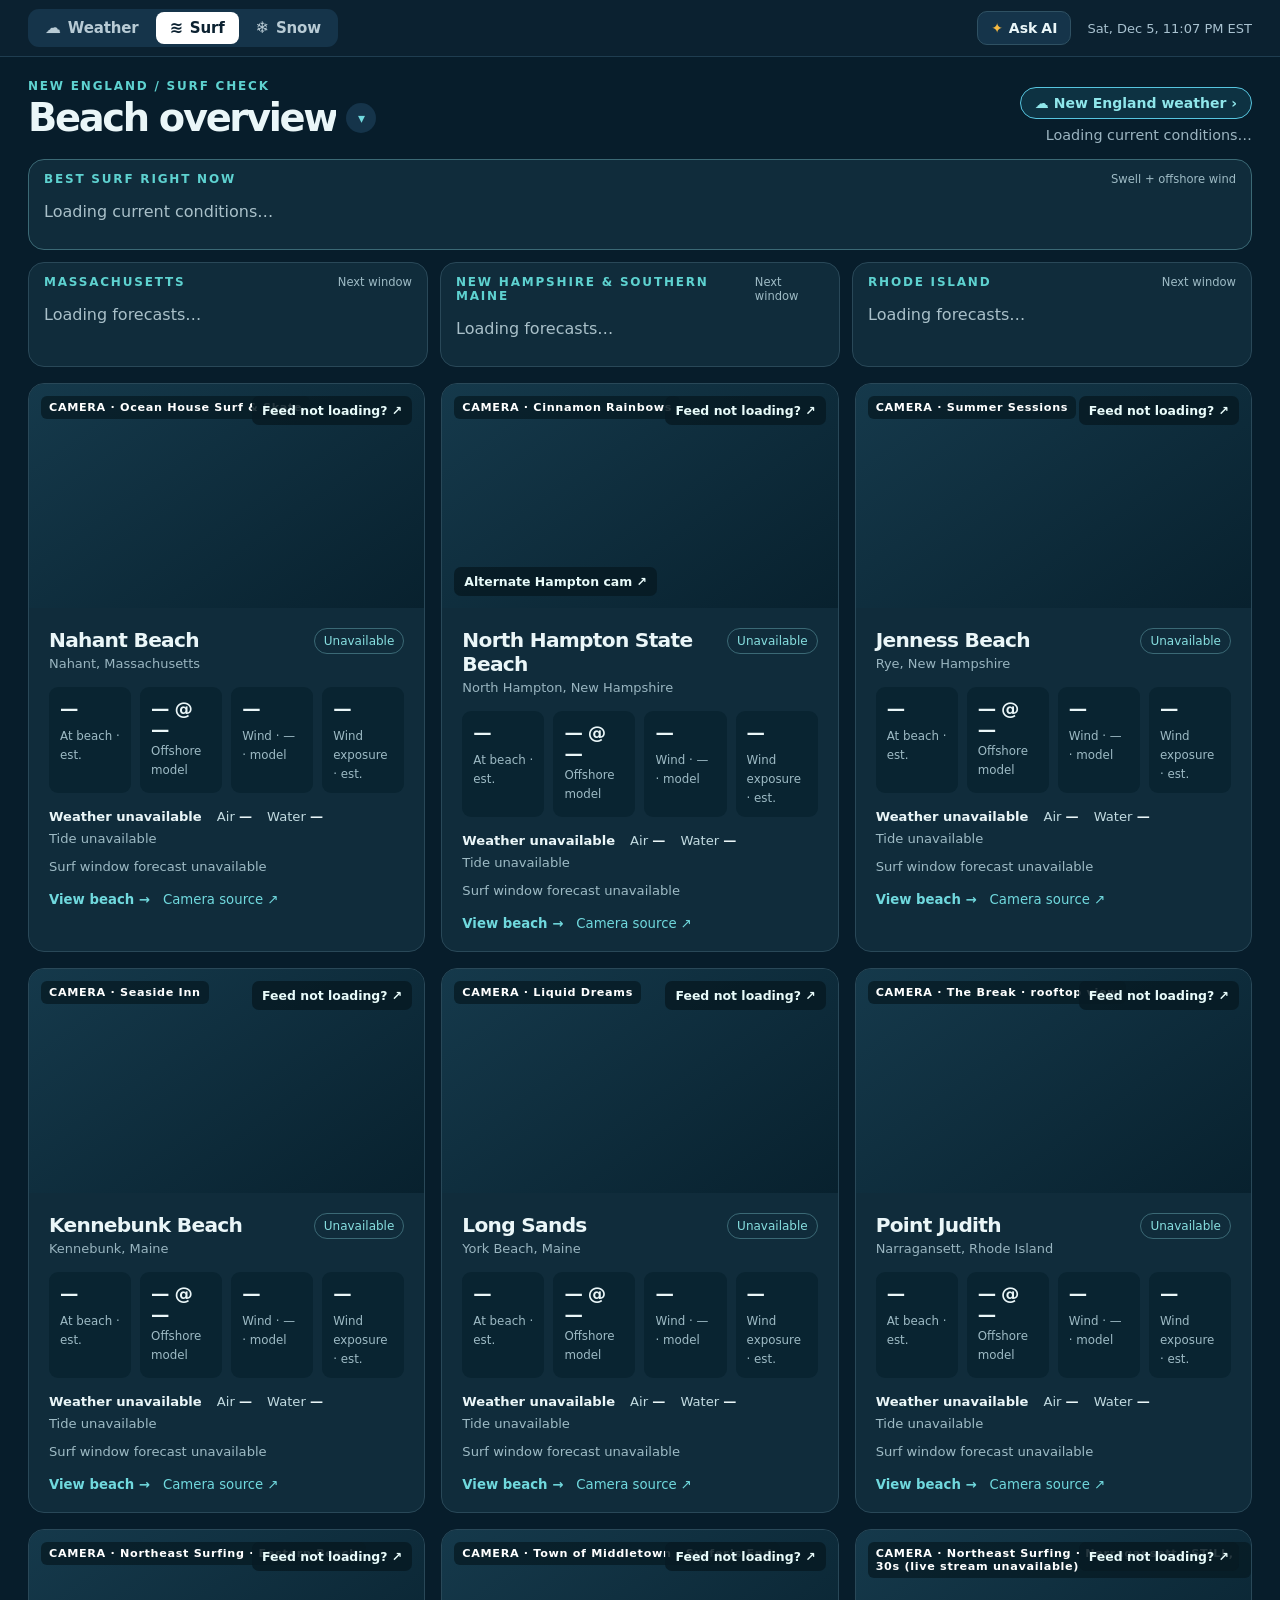
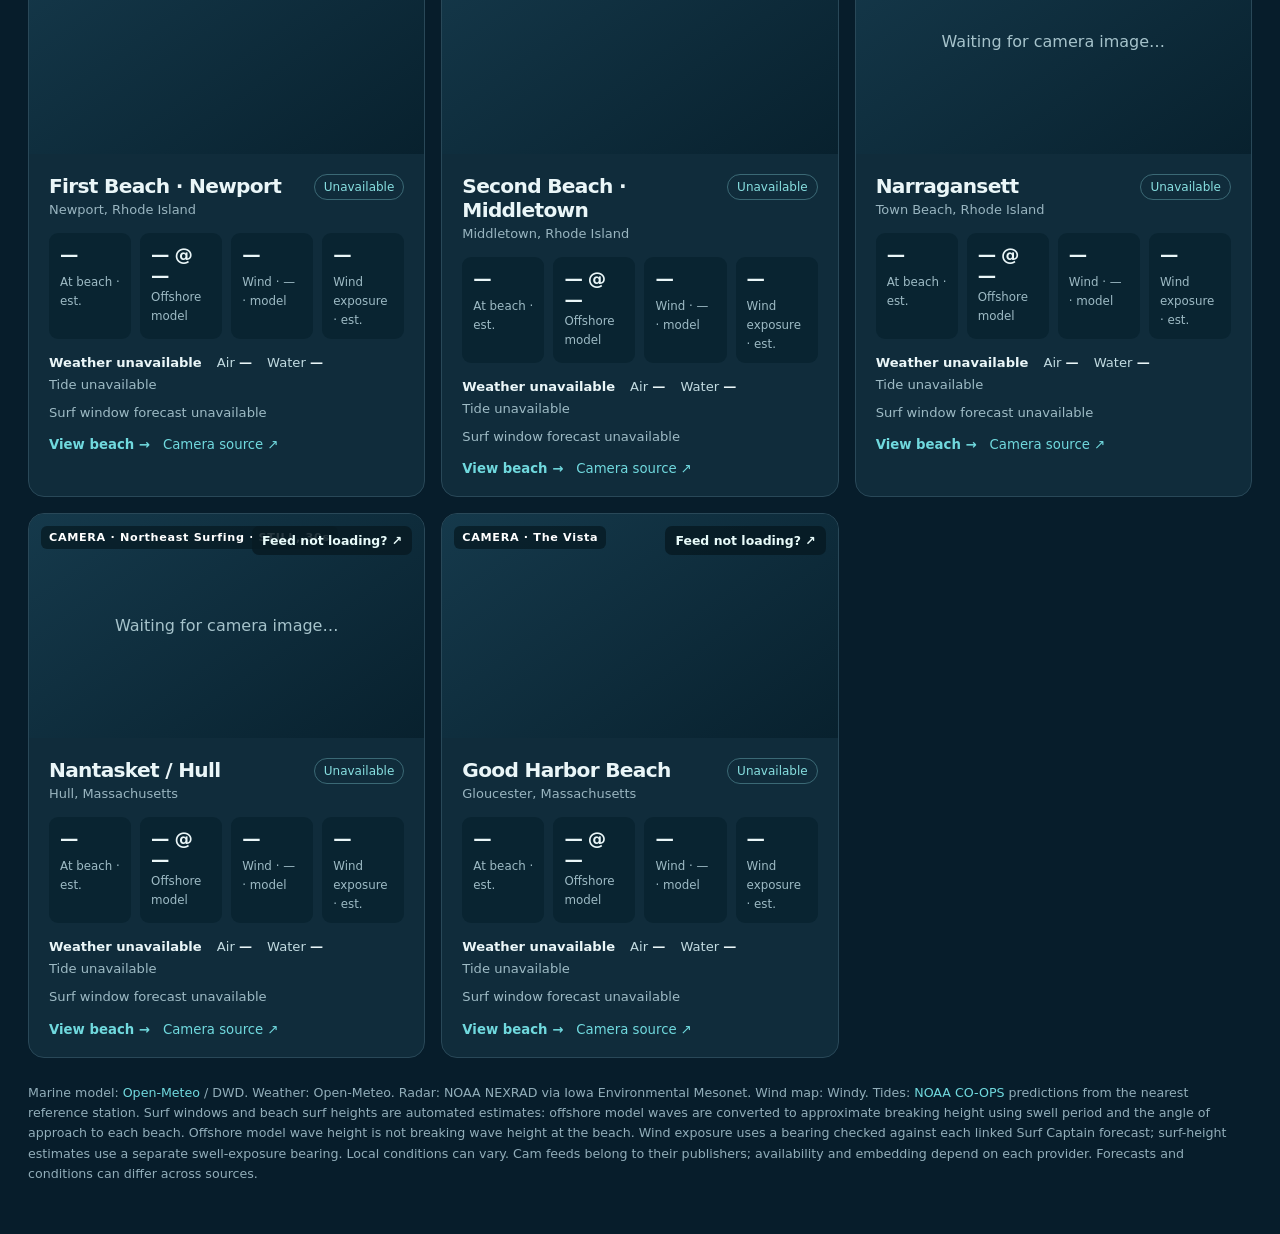
==== preview/index.html @ 73bc5f58 "Preview: beach picker in the Weather Window place-picker style (live page unchanged) Co-Authored-By:" ====
<!doctype html>
<html lang="en"><head><meta charset="utf-8"><meta name="viewport" content="width=device-width, initial-scale=1"><meta name="theme-color" content="#0b2130"><link rel="stylesheet" href="suite.css?v=7"><link rel="manifest" href="manifest.webmanifest"><link rel="apple-touch-icon" href="icons/apple-touch-icon.png"><link rel="icon" href="icons/icon-192.png"><meta name="mobile-web-app-capable" content="yes"><meta name="apple-mobile-web-app-capable" content="yes"><meta name="apple-mobile-web-app-title" content="Surf"><title>Surf Window — New England surf dashboard</title><meta name="description" content="Beach cameras, marine conditions, and surf forecasts in one New England dashboard."><link rel="icon" type="image/svg+xml" href="data:image/svg+xml,%3Csvg xmlns='http://www.w3.org/2000/svg' viewBox='0 0 64 64'%3E%3Crect width='64' height='64' rx='14' fill='%23071d2b'/%3E%3Cpath d='M7 38c9-13 16 13 26 0s16-13 24 0M7 49c9-13 16 13 26 0s16-13 24 0' fill='none' stroke='%234bd5d2' stroke-width='6' stroke-linecap='round'/%3E%3C/svg%3E"><style>
:root{font-family:Inter,ui-sans-serif,system-ui,-apple-system,BlinkMacSystemFont,"Segoe UI",sans-serif;color:#eaf6f8;background:#071d2b;font-size:16px}*{box-sizing:border-box}body{margin:0}button,input{font:inherit}button{cursor:pointer}a{color:#70d9de;text-decoration:none}a:hover{text-decoration:underline}.shell{max-width:1510px;margin:auto;padding:22px 28px 50px}.top{display:flex;align-items:center;justify-content:space-between;gap:18px;margin-bottom:24px}.brand{display:flex;align-items:center;gap:12px;font-weight:800;font-size:1.35rem;letter-spacing:-.04em}.mark{width:38px;height:38px;border-radius:11px;background:#46c9c5;color:#09212b;display:grid;place-items:center;font-size:1.6rem}.meta{color:#9eb6c1;font-size:.86rem;text-align:right}.eyebrow{color:#5ed2d0;text-transform:uppercase;letter-spacing:.15em;font-size:.75rem;font-weight:800}.heading{display:flex;justify-content:space-between;align-items:end;gap:12px;margin-bottom:16px}h1{font-size:clamp(1.8rem,3vw,2.7rem);margin:4px 0 0;letter-spacing:-.06em;line-height:1.1}.sub{color:#9bb4c0;font-size:.9rem}.tabs{display:flex;flex-wrap:wrap;gap:8px;overflow:visible;padding-bottom:0;margin:19px 0 23px}.tab{border:1px solid #294857;background:#102d3b;color:#c7dbe2;border-radius:10px;padding:10px 17px;white-space:nowrap;font-weight:650}.tab.active{background:#d4f4ee;color:#082832;border-color:#d4f4ee}.tab.dashboard-link{display:inline-flex;align-items:center;text-decoration:none;border-color:#397681;color:#80e0e0}.tab.dashboard-link:hover,.tab.dashboard-link:focus-visible{background:#174455;color:#fff;text-decoration:none}.grid{display:grid;grid-template-columns:repeat(3,minmax(0,1fr));gap:16px}.panel{background:#102c3b;border:1px solid #294858;border-radius:16px;overflow:hidden}.panelpad{padding:20px}.panelhead{display:flex;align-items:start;justify-content:space-between;gap:12px}.panel h2{margin:0;font-size:1.26rem;letter-spacing:-.035em}.beach-link{color:inherit}.beach-link:hover,.beach-link:focus-visible{color:#70d9de;text-decoration:underline}.place{font-size:.81rem;color:#99b5c0;margin-top:4px}.tag{border:1px solid #3b6975;color:#87dfe0;font-size:.75rem;border-radius:999px;padding:5px 9px;white-space:nowrap}.cam{height:224px;background:linear-gradient(145deg,#15394b,#08212e);display:flex;align-items:center;justify-content:center;position:relative}.cam iframe{width:100%;height:100%;border:0}.cam video{width:100%;height:100%;object-fit:cover;background:#000;display:block}.cam img.snap{position:absolute;inset:0;width:100%;height:100%;object-fit:cover;background:#000}.cam.pagecrop{overflow:hidden}.cam.pagecrop iframe{position:absolute;width:1360px;height:1800px;max-width:none;top:calc(-835px * var(--crop-scale, .4));left:50%;transform:translateX(-50%) scale(var(--crop-scale, .4));transform-origin:center top}.camempty{text-align:center;color:#a6c3cb;padding:20px;max-width:320px;line-height:1.5}.camicon{font-size:2rem;color:#66cdcb;display:block;margin-bottom:6px}.cam-label{position:absolute;left:12px;top:12px;background:#071b24c9;color:white;border-radius:6px;padding:5px 8px;font-size:.7rem;font-weight:750;letter-spacing:.06em}.cam-alt{position:absolute;left:12px;bottom:12px;background:#071b24df;color:#e8fbfa;border-radius:7px;padding:7px 10px;font-size:.78rem;font-weight:700}.cam-source{position:absolute;right:12px;top:12px;background:#071b24df;color:#e8fbfa;border-radius:7px;padding:7px 10px;font-size:.78rem;font-weight:700}.stats{display:grid;grid-template-columns:repeat(4,minmax(0,1fr));gap:9px;margin:16px 0}.weatherline{display:flex;flex-wrap:wrap;gap:7px 15px;color:#c2dbe1;font-size:.82rem;margin:0 0 15px}.weatherline strong{color:#eaf6f8}.weatherline .muted{color:#9ebbc5}.stat{background:#092431;border-radius:9px;padding:11px}.stat b{display:block;font-size:1.15rem;letter-spacing:-.04em;min-height:27px}.stat span{font-size:.74rem;color:#9ebbc5}.actions{display:flex;gap:13px;flex-wrap:wrap;align-items:center;font-size:.83rem}.actions button,.textbutton{padding:0;border:0;background:transparent;color:#70d9de;font-weight:650}.actions button:hover{text-decoration:underline}.detail{display:grid;grid-template-columns:minmax(0,1.5fr) minmax(320px,1fr);gap:17px}.hero-cam{height:min(54vw,490px);min-height:280px}.detail-extras{display:grid;grid-template-columns:repeat(2,minmax(0,1fr));gap:17px;margin-top:17px}.mapframe,.location-map{width:100%;height:310px;border:0;border-radius:8px;background:#e6eff2}.location-map{overflow:hidden;position:relative}.location-map img{position:absolute;width:256px;height:256px;max-width:none}.map-pin{position:absolute;left:50%;top:50%;transform:translate(-50%,-100%);font-size:2rem;color:#e13d3d;text-shadow:0 2px 4px #0008;line-height:1}.map-credit{position:absolute;right:4px;bottom:3px;background:#ffffffe0;color:#17323a;font-size:.65rem;padding:2px 4px;border-radius:3px}.map-credit a{color:#17323a}.stack{display:grid;gap:17px}.sectiontitle{font-weight:750;font-size:1rem;margin-bottom:13px}.readings{display:grid;grid-template-columns:repeat(2,1fr);gap:12px}.reading{border-top:1px solid #31505d;padding-top:11px}.reading small{display:block;color:#a6bdc7;font-size:.78rem;margin-bottom:5px}.reading strong{font-size:1.25rem}.forecast{width:100%;height:305px;border:0;background:white;border-radius:8px}.note{color:#a7bfca;font-size:.78rem;line-height:1.5;margin:12px 0 0}.source-row{display:flex;flex-wrap:wrap;gap:10px;margin-top:15px}.source-row a{border:1px solid #376071;padding:9px 11px;border-radius:8px;font-size:.84rem}.empty{color:#a9c0c9}.windowline{font-size:.82rem;color:#c2dbe1;margin:-4px 0 15px;line-height:1.5}.windowline .muted,.muted{color:#9ebbc5}.rating{font-weight:800;margin-left:6px;white-space:nowrap}.rating .dots,.hr .dots{letter-spacing:1px;margin-right:4px}.r-good{color:#7fe3c4}.r-fair{color:#f2d27a}.r-poor{color:#9ebbc5}.windows{display:grid;gap:10px}.win{display:grid;grid-template-columns:minmax(170px,230px) 1fr;gap:12px;border-top:1px solid #31505d;padding-top:10px;font-size:.88rem;color:#c2dbe1}.win b{display:block;color:#eaf6f8;margin-bottom:3px}.win .rating{margin-left:0}.hourstrip{display:flex;gap:6px;overflow-x:auto;padding:12px 0 6px;align-items:stretch}.hr{flex:0 0 70px;background:#092431;border-radius:8px;padding:7px 6px;text-align:center;font-size:.72rem;line-height:1.45}.hr strong{display:block;color:#eaf6f8;font-size:.78rem}.hr.r-good{background:#0d3a36}.hr.r-fair{background:#2a2f1f}.hrday{flex:0 0 auto;writing-mode:vertical-rl;transform:rotate(180deg);font-size:.72rem;font-weight:800;color:#5ed2d0;letter-spacing:.1em;text-transform:uppercase;padding:0 2px}.tidelist{font-size:.95rem!important;line-height:1.5;display:block}.windows-panel{margin-top:17px}.radar{position:relative;height:310px;border-radius:8px;overflow:hidden;background:#e6eff2}.radar-map{position:absolute;inset:0}.radar-bar{position:absolute;left:8px;bottom:8px;z-index:500;display:flex;align-items:center;gap:8px;background:#071b24df;border-radius:7px;padding:5px 9px;font-size:.78rem;font-weight:700;color:#e8fbfa}.radar-play{border:0;background:transparent;color:#70d9de;font-size:.8rem;padding:0 2px}.radar .leaflet-control-attribution{font-size:.6rem}.regions{display:grid;grid-template-columns:repeat(3,minmax(0,1fr));gap:12px;margin-bottom:16px}.region{padding:12px 15px}.region.best{margin-bottom:12px;border-color:#3b6975}.panel.surf-on{border:2px solid #f5b942;box-shadow:0 0 0 3px #f5b94226,0 0 20px #f5b94233}.region.best.surf-on{background:#2a2a1c}.region.best.surf-on .eyebrow{color:#f5b942}.surfon-badge{display:none;margin-top:6px;font-size:.72rem;font-weight:800;letter-spacing:.04em;text-transform:uppercase;color:#1d1603;background:#f5b942;border-radius:999px;padding:3px 9px;width:max-content}.panel.surf-on .surfon-badge{display:block}.regionhead{display:flex;justify-content:space-between;align-items:baseline;gap:8px;margin-bottom:6px;font-size:.72rem}.watch{display:flex;flex-wrap:wrap;align-items:baseline;gap:2px 10px;margin-bottom:2px}.watch b{font-size:.98rem;color:#eaf6f8}.watch .rating{margin-left:0;font-size:.8rem}.outlook{color:#c2dbe1;font-size:.86rem;line-height:1.4;margin:0}.outlook strong{color:#eaf6f8}.region .source-row{margin-top:7px;gap:4px 14px}.region .source-row a{padding:0;border:0;border-radius:0;font-size:.78rem}.error{color:#f4b4a5}.footer{color:#91adb9;font-size:.79rem;margin-top:25px;line-height:1.6}.modal-backdrop{position:fixed;inset:0;background:#00121ac9;display:none;align-items:center;justify-content:center;padding:18px;z-index:20}.modal-backdrop.show{display:flex}.modal{width:min(100%,540px);background:#153443;border:1px solid #456470;border-radius:16px;padding:25px;box-shadow:0 20px 80px #0007}.modal h2{margin:0 0 10px}.modal p{color:#c0d2d8;line-height:1.5;font-size:.9rem}.modal label{display:block;margin:20px 0 8px;font-weight:700}.modal input{width:100%;border:1px solid #65808b;border-radius:9px;background:#0a2330;color:white;padding:12px}.modal-buttons{display:flex;justify-content:flex-end;gap:10px;margin-top:22px}.modal-buttons button{border:1px solid #4d717d;border-radius:8px;background:#173d4b;color:white;padding:10px 15px}.modal-buttons .primary{background:#c9f1e9;color:#082832;border-color:#c9f1e9;font-weight:750}@media(max-width:1000px){.regions{grid-template-columns:1fr}.grid{grid-template-columns:repeat(2,1fr)}.detail{grid-template-columns:1fr}.detail-extras{grid-template-columns:1fr}.hero-cam{height:440px}}@media(max-width:650px){.win{grid-template-columns:1fr;gap:4px}.shell{padding:20px 14px 40px}.grid{grid-template-columns:1fr}.top{align-items:start}.meta{max-width:150px;font-size:.75rem}.heading{align-items:start;flex-direction:column}.detail .stats{grid-template-columns:repeat(2,1fr)}.hero-cam{height:56vw;min-height:240px}.cam{height:210px}.panelpad{padding:16px}}
:root{--suite-max:1510px;--suite-pad:28px}@media(max-width:650px){:root{--suite-pad:14px}}.heading-side{display:flex;flex-direction:column;align-items:flex-end;gap:8px}.heading .xlink{color:#8fe6ea;background:#0d3242}@media(max-width:650px){.heading-side{align-items:flex-start}}.buoys-line{display:flex;flex-wrap:wrap;gap:4px 16px;margin-top:9px;padding-top:8px;border-top:1px solid #2a4a59;font-size:.8rem;color:#c2dbe1}.buoys-line b{color:#eaf6f8;margin-right:3px}.sc-panel{margin-top:17px}.sc-host{display:flex;justify-content:center;min-height:120px}.sc-host>*{max-width:600px;width:100%}.sf-panel{margin-top:17px}</style><style>.suite-nav{display:none}.place-switch{display:inline-flex;align-items:center;gap:10px;max-width:100%;border:0;background:transparent;color:inherit;font:inherit;padding:4px 0;cursor:pointer;text-align:left}.place-switch h1{margin:0;overflow:hidden;text-overflow:ellipsis;white-space:nowrap}.place-switch .ps-caret{flex:none;display:grid;place-items:center;width:30px;height:30px;border-radius:50%;background:#15344a;color:#70d9de;font-size:14px}.place-switch:hover .ps-caret,.place-switch[aria-expanded=true] .ps-caret{background:#1f4a62}.place-picker-panel:not([hidden]){display:grid;gap:12px;margin:0 0 18px;padding:14px;border:1px solid #294858;border-radius:14px;background:#0b2433}.place-picker-panel h4{margin:0 0 6px;font-size:13px;color:#f2c780;text-transform:uppercase;letter-spacing:.04em}.place-picker-panel .chips{display:flex;flex-wrap:wrap;gap:6px}.place-picker-panel .chips button{display:inline-flex;align-items:center;min-height:40px;padding:0 14px;border-radius:999px;border:1px solid #355464;background:#102c3b;color:#eaf6f8;font:inherit;font-weight:600;font-size:14px;cursor:pointer}.place-picker-panel .chips button[aria-current=true]{background:#d4f4ee;color:#082832;border-color:#d4f4ee}@media(max-width:650px){.place-picker-panel .chips button{font-size:15px}}</style></head><body><header class="suite"><div class="suite-inner"><nav class="suite-apps" aria-label="Dashboards" data-app="surf"></nav><div class="suite-meta"><span id="clock">New England · Eastern time</span></div></div></header><script src="suite.js?v=7"></script><script>(function(){var W=/^https?:\/\/bg197550\.github\.io\/weather-window\/(?!preview\/)/,S=/^https?:\/\/bg197550\.github\.io\/surf-window\/(?!preview\/)/;function fix(a){if(a&&a.href){if(W.test(a.href))a.href=a.href.replace(W,'https://bg197550.github.io/weather-window/preview/');else if(S.test(a.href))a.href=a.href.replace(S,'https://bg197550.github.io/surf-window/preview/')}}function all(){document.querySelectorAll('a[href]').forEach(fix)}document.addEventListener('DOMContentLoaded',function(){all();new MutationObserver(all).observe(document.body,{childList:true,subtree:true})});document.addEventListener('click',function(e){fix(e.target.closest&&e.target.closest('a'))},true)})();</script><div class="suite-nav"><nav class="suite-nav-inner" aria-label="Beach views" id="tabs"></nav></div><main class="shell"><div class="heading"><div><div class="eyebrow">New England / surf check</div><button type="button" class="place-switch" id="beach-switch" aria-expanded="false" aria-controls="beach-picker" title="Change beach"><h1 id="title">Beach overview</h1><span class="ps-caret" aria-hidden="true">▾</span></button></div><div class="heading-side"><div id="xlink"></div><div class="sub" id="updated">Loading forecasts…</div></div></div><nav class="place-picker-panel" id="beach-picker" aria-label="Beaches" hidden></nav><div id="content" aria-live="polite"></div><footer class="footer">Marine model: <a href="https://open-meteo.com/en/docs/marine-weather-api" target="_blank" rel="noopener noreferrer">Open-Meteo</a> / DWD. Weather: Open-Meteo. Radar: NOAA NEXRAD via Iowa Environmental Mesonet. Wind map: Windy. Tides: <a href="https://tidesandcurrents.noaa.gov/" target="_blank" rel="noopener noreferrer">NOAA CO-OPS</a> predictions from the nearest reference station. Surf windows and beach surf heights are automated estimates: offshore model waves are converted to approximate breaking height using swell period and the angle of approach to each beach. Offshore model wave height is not breaking wave height at the beach. Wind exposure uses a bearing checked against each linked Surf Captain forecast; surf-height estimates use a separate swell-exposure bearing. Local conditions can vary. Cam feeds belong to their publishers; availability and embedding depend on each provider. Forecasts and conditions can differ across sources.</footer></main><div class="modal-backdrop" id="modal" role="presentation"><form class="modal" id="camForm" role="dialog" aria-modal="true" aria-labelledby="modalTitle"><h2 id="modalTitle">Add a beach cam</h2><p>Paste a public YouTube video or live stream URL, or an official embeddable iframe URL. It will display in this browser. Other camera page links stay available under each beach.</p><label for="camUrl">Camera or embed URL</label><input id="camUrl" type="url" placeholder="https://www.youtube.com/watch?v=…" autocomplete="off"><p id="camMessage" class="error" aria-live="polite"></p><div class="modal-buttons"><button type="button" id="removeCam">Remove cam</button><button type="button" id="cancelCam">Cancel</button><button class="primary" type="submit">Save cam</button></div></form></div><script>
// shore remains the swell-exposure bearing. windShore is the ocean-facing wind bearing, opposite the midpoint of Surf Captain's direct-offshore wind sector.
const beaches=[
 {id:'nahant',shore:75,windShore:55,name:'Nahant Beach',location:'Nahant, Massachusetts',lat:42.42,lon:-70.93,marineLat:42.41,marineLon:-70.87,forecast:'Nahant-Beach',captain:'https://surfcaptain.com/forecast/nahant-massachusetts',surfline:'https://www.surfline.com/surf-report/nahant-beach/5a1ef708aa1aea001b27be37',cams:[{name:'Ocean House Surf & Skate',url:'https://www.youtube.com/watch?v=KziwCV7db9s',embed:'https://www.youtube-nocookie.com/embed/KziwCV7db9s'}]},
 {id:'hampton',shore:110,windShore:110,name:'North Hampton State Beach',location:'North Hampton, New Hampshire',lat:42.954,lon:-70.784,marineLat:42.95,marineLon:-70.72,forecast:'Hampton-Beach',captain:'https://surfcaptain.com/forecast/hampton-new-hampshire',surfline:'https://www.surfline.com/surf-reports-forecasts-cams/united-states/new-hampshire/rockingham-county/town-of-north-hampton/north-hampton/5090383',cams:[{name:'Cinnamon Rainbows',url:'https://www.cinnamonrainbows.com/surf-cam-report',embed:'https://v.angelcam.com/iframe?autoplay=1&v=n8r93debr0'},{name:'Hampton Beach · Seashell cam',url:'https://hamptonbeach.org/beach-cam/'}]},
 {id:'rye',shore:110,windShore:125,name:'Jenness Beach',location:'Rye, New Hampshire',lat:43.00,lon:-70.75,marineLat:42.99,marineLon:-70.69,forecast:'Jenness-Beach',captain:'https://surfcaptain.com/forecast/rye-new-hampshire',surfline:'https://www.surfline.com/surf-report/jenness-beach/60492e85f79634ecb8e7b0fa',cams:[{name:'Summer Sessions',url:'https://www.newhampshiresurf.com/surfcam',embed:'https://console.rhombus.com/share/live/fiQEQHiGRiKytCNt4Zn3ag?realtime=true'},{name:'Summer Sessions · page view',url:'https://www.newhampshiresurf.com/surfcam',pageCrop:'https://www.newhampshiresurf.com/surfcam'}]},
 {id:'kennebunk',shore:145,windShore:158,name:'Kennebunk Beach',location:'Kennebunk, Maine',lat:43.34,lon:-70.48,marineLat:43.33,marineLon:-70.42,forecast:'Kennebunk-Beach',captain:'https://surfcaptain.com/forecast/york-county-south-maine',surfline:'https://www.surfline.com/surf-reports-forecasts-cams/united-states/maine/york-county/4983621',cams:[{name:'Seaside Inn',url:'https://www.youtube.com/watch?v=MnBqd6bB4Jw',embed:'https://www.youtube-nocookie.com/embed/MnBqd6bB4Jw'}]},
 {id:'longsands',shore:135,windShore:145,name:'Long Sands',location:'York Beach, Maine',lat:43.16,lon:-70.62,marineLat:43.15,marineLon:-70.55,forecast:'Long-Sands',captain:'https://surfcaptain.com/forecast/york-county-maine',surfline:'https://www.surfline.com/surf-report/long-sands-beach/5842041f4e65fad6a77089e3',cams:[{name:'Liquid Dreams',url:'https://liquiddreamssurf.com/long-sands-surf-cam-report',embed:'https://embed.cdn-surfline.com/cams/58349bf83421b20545c4b552/9dc9d328cfb3ab68ceb5385642adaa6cb6d58c77'}]},
 {id:'pointjudith',shore:155,windShore:80,name:'Point Judith',location:'Narragansett, Rhode Island',lat:41.36,lon:-71.48,marineLat:41.34,marineLon:-71.43,forecast:'Point-Judithlighthouse',captain:'https://surfcaptain.com/forecast/point-judith-rhode-island',surfline:'https://www.surfline.com/surf-report/point-judith/5842041f4e65fad6a77089cb',cams:[{name:'The Break · rooftop view',url:'https://www.thebreakhotel.com/',embed:'https://embed.cdn-surfline.com/cams/5a0d9cf3c9996e001ed93cb2/d537c27dc8b939b5aa647dd2a9e66cc0828c3592'}]},
 {id:'firstbeach',shore:105,windShore:145,name:'First Beach · Newport',location:'Newport, Rhode Island',lat:41.49,lon:-71.29,marineLat:41.48,marineLon:-71.24,forecast:'Eastons-Beach',captain:'https://surfcaptain.com/forecast/first-beach-rhode-island',surfline:'https://www.surfline.com/surf-report/first-beach/5842041f4e65fad6a77089d0',cams:[{name:'Northeast Surfing · Eastern Beach',url:'https://northeastsurfing.com/newportcam/',embed:'https://g1.ipcamlive.com/player/player.php?alias=5b9bd76546cbb'}]},
 {id:'secondbeach',shore:155,windShore:180,name:'Second Beach · Middletown',location:'Middletown, Rhode Island',lat:41.49,lon:-71.25,marineLat:41.48,marineLon:-71.20,forecast:'Second-Beach-1',captain:'https://surfcaptain.com/forecast/second-beach-rhode-island',surfline:'https://www.surfline.com/surf-report/second-beach/5842041f4e65fad6a77089d4',cams:[{name:'Town of Middletown · Surfer’s End',url:'https://www.middletownri.gov/856/Second-Beach-Surfers-End-Cam',embed:'https://embed.cdn-surfline.com/cams/63ee5e7c416b026e0879b1df/809a4f5086ff2eba01f3089e886c89b35b5c6515'}]},
 {id:'narragansett',shore:135,windShore:112,name:'Narragansett',location:'Town Beach, Rhode Island',lat:41.44,lon:-71.45,marineLat:41.42,marineLon:-71.40,forecast:'Narragansett-Town-Beach',captain:'https://surfcaptain.com/forecast/narragansett-rhode-island',surfline:'https://www.surfline.com/surf-report/narragansett/5842041f4e65fad6a770884e',cams:[{name:'Warm Winds · Town Beach',url:'https://www.warmwinds.com/surf-cam',hls:'https://5c864aa99ee04.streamlock.net/surfcam/live.stream/playlist.m3u8'},{name:'Northeast Surfing · Narragansett',url:'https://northeastsurfing.com/narragansett-cam/',snapshot:'https://g1.ipcamlive.com/player/snapshot.php?alias=5bb3a358d751e'}]},
 {id:'nantasket',shore:90,windShore:55,name:'Nantasket / Hull',location:'Hull, Massachusetts',lat:42.31,lon:-70.88,marineLat:42.30,marineLon:-70.82,forecast:'Nantasket-Beach',captain:'https://surfcaptain.com/forecast/nantasket-massachusetts',surfline:'https://www.surfline.com/surf-report/nantasket-beach/5842041f4e65fad6a77089d1',cams:[{name:'Northeast Surfing',url:'https://northeastsurfing.com/hullcam/',snapshot:'https://g1.ipcamlive.com/player/snapshot.php?alias=5b9bd5133f8d8'}]},
 {id:'goodharbor',shore:135,windShore:145,name:'Good Harbor Beach',location:'Gloucester, Massachusetts',lat:42.58,lon:-70.67,marineLat:42.57,marineLon:-70.60,forecast:'Good-Harbor-Beach',captain:'https://surfcaptain.com/forecast/gloucester-massachusetts',surfline:'https://www.surfline.com/surf-report/good-harbor-beach/5a1f05fa0f87fe001a0c70da',cams:[{name:'The Vista',url:'https://vistamotel.com/the-vista-surfcam/',embed:'https://embed.cdn-surfline.com/cams/62aca0767b56d9863ffab49a/3e67211bd02e4137c8eccb24a002d671de3833b9'}]}
];
let selected=location.hash.slice(1)||'overview', camEditing=null; const selectedCam={}; const data={}; const $=id=>document.getElementById(id); const safe=(s)=>String(s).replace(/[&<>"']/g,c=>({'&':'&amp;','<':'&lt;','>':'&gt;','"':'&quot;',"'":'&#39;'}[c]));
function camURL(b){try{return localStorage.getItem('surf-window-cam-'+b.id)||''}catch{return ''}}
function parsedCam(raw){try{let u=new URL(raw);if(u.protocol!=='https:')return null;if(['youtube.com','www.youtube.com','m.youtube.com','youtu.be'].includes(u.hostname)){let id=u.hostname==='youtu.be'?u.pathname.slice(1):u.searchParams.get('v')||u.pathname.match(/^\/(?:live|embed)\/([\w-]+)/)?.[1];return /^[\w-]{11}$/.test(id||'')?'https://www.youtube-nocookie.com/embed/'+id:null} if(['www.surf-forecast.com','surf-forecast.com'].includes(u.hostname)&&/^\/breaks\/[\w-]+\/forecasts\/widget\/[ab]$/.test(u.pathname))return u.href;return null}catch{return null}}
const fmt=(v,unit='')=>Number.isFinite(v)?`${unit===' ft'?Math.round(v*10)/10:Math.round(v)}${unit}`:'—'; const dir=(n)=>Number.isFinite(n)?['N','NE','E','SE','S','SW','W','NW'][Math.round(n/45)%8]:'—';
function windExposure(b,from,speed){if(!Number.isFinite(from)||!Number.isFinite(speed))return '—';if(speed<2)return 'Calm';let difference=Math.abs(((from-(b.windShore??b.shore)+540)%360)-180);return difference<=60?'Onshore':difference>=120?'Offshore':'Cross-shore'}
function skies(code){if(!Number.isFinite(code))return 'Weather unavailable';if(code===0)return 'Clear';if(code===1)return 'Mostly clear';if(code===2)return 'Partly cloudy';if(code===3)return 'Overcast';if(code===45||code===48)return 'Foggy';if([51,53,55,56,57].includes(code))return 'Drizzle';if([61,63,65,66,67,80,81,82].includes(code))return 'Rain';if([71,73,75,77,85,86].includes(code))return 'Snow';if([95,96,99].includes(code))return 'Thunderstorms';return 'Weather unavailable'}
function currentCam(b){let custom=parsedCam(camURL(b));if(custom)return {name:'My camera',embed:custom,url:camURL(b)};return b.cams[selectedCam[b.id]||0]||b.cams[0]}
function camera(b,hero=false){if(currentCam(b)?.hls||currentCam(b)?.snapshot)return streamCam(b,currentCam(b),hero);let c=currentCam(b),u=c?.embed||c?.pageCrop,yt=u?.startsWith('https://www.youtube-nocookie.com/embed/');if(yt)u+=`${u.includes('?')?'&':'?'}autoplay=1&mute=1&playsinline=1`;return `<div class="cam ${hero?'hero-cam':''} ${c?.pageCrop?'pagecrop':''}">${u?`<iframe title="${safe(b.name)} · ${safe(c.name)} camera" src="${safe(u)}" allow="autoplay; encrypted-media; picture-in-picture" allowfullscreen loading="eager" referrerpolicy="strict-origin-when-cross-origin"></iframe>`:`<div class="camempty"><span class="camicon">◉</span><strong>${safe(c?.name||'Camera')}</strong><br>This publisher's feed opens on its own site.<br><a href="${safe(c?.url||b.surfline)}" target="_blank" rel="noopener noreferrer">Open live cam ↗</a></div>`}<span class="cam-label">${u?'CAMERA · '+safe(c.name):'CAMERA LINK'}</span>${b.id==='hampton'&&u?`<a class="cam-alt" href="https://hamptonbeach.org/beach-cam/" target="_blank" rel="noopener noreferrer">Alternate Hampton cam ↗</a>`:''}${u?`<a class="cam-source" href="${safe(c.url)}" target="_blank" rel="noopener noreferrer">Feed not loading? ↗</a>`:''}</div>`}
// ---------- Direct stream cams (no iframe): HLS video and auto-refreshing snapshots ----------
// Used where the publisher's player page blocks embedding but the stream or still image itself is public.
const SNAPSHOT_SECONDS=30;let hlsPlayers=[],hlsLoader=null;
function snapURL(u){return u+(u.includes('?')?'&':'?')+'t='+Date.now()}
function streamCam(b,c,hero){
 const alt=b.cams.find(x=>x.snapshot&&x!==c);
 const media=c.hls?`<video data-hls="${safe(c.hls)}"${alt?` data-fallback="${safe(alt.snapshot)}" data-fallback-name="${safe(alt.name)}"`:''} muted autoplay playsinline controls aria-label="${safe(b.name)} · ${safe(c.name)} live video"></video>`
  :`<div class="camempty">Waiting for camera image…</div><img class="snap" data-snapshot="${safe(c.snapshot)}" src="${safe(snapURL(c.snapshot))}" alt="${safe(b.name)} · ${safe(c.name)} camera still" referrerpolicy="no-referrer" style="visibility:hidden" onload="this.style.visibility='visible'" onerror="this.style.visibility='hidden'">`;
 return `<div class="cam ${hero?'hero-cam':''}">${media}<span class="cam-label">CAMERA · ${safe(c.name)}${c.snapshot?` · STILL, ${SNAPSHOT_SECONDS}s`:' · LIVE'}</span><a class="cam-source" href="${safe(c.url)}" target="_blank" rel="noopener noreferrer">Feed not loading? ↗</a></div>`
}
function streamFail(v){if(!v.isConnected)return;const fb=v.dataset.fallback,cam=v.closest('.cam');
 if(fb){const img=document.createElement('img');img.referrerPolicy='no-referrer';img.className='snap';img.dataset.snapshot=fb;img.alt='Camera still';img.style.visibility='hidden';img.onload=()=>img.style.visibility='visible';img.onerror=()=>img.style.visibility='hidden';img.src=snapURL(fb);
  const msg=document.createElement('div');msg.className='camempty';msg.textContent='Waiting for camera image…';v.replaceWith(msg,img);
  const l=cam?.querySelector('.cam-label');if(l)l.textContent=`CAMERA · ${v.dataset.fallbackName} · STILL, ${SNAPSHOT_SECONDS}s (live stream unavailable)`;return}
 const d=document.createElement('div');d.className='camempty';d.innerHTML='<span class="camicon">◉</span>Live stream unavailable right now.';v.replaceWith(d)}
function loadHls(){return hlsLoader||(hlsLoader=new Promise((ok,no)=>{const s=document.createElement('script');s.src='https://cdn.jsdelivr.net/npm/hls.js@1.7.3/dist/hls.min.js';s.onload=ok;s.onerror=no;document.head.appendChild(s)}))}
function initStreams(){
 hlsPlayers.forEach(h=>{try{h.destroy()}catch{}});hlsPlayers=[];
 document.querySelectorAll('video[data-hls]').forEach(v=>{
  const src=v.dataset.hls;v.addEventListener('error',()=>streamFail(v));
  if(v.canPlayType('application/vnd.apple.mpegurl')){v.src=src;v.play().catch(()=>{});return}
  loadHls().then(()=>{if(!v.isConnected)return;if(!window.Hls||!Hls.isSupported())return streamFail(v);
   const h=new Hls({liveSyncDurationCount:3,enableWorker:true});hlsPlayers.push(h);h.loadSource(src);h.attachMedia(v);
   h.on(Hls.Events.MANIFEST_PARSED,()=>v.play().catch(()=>{}));
   h.on(Hls.Events.ERROR,(e,d)=>{if(d.fatal){try{h.destroy()}catch{};streamFail(v)}})}).catch(()=>streamFail(v))})
}
setInterval(()=>document.querySelectorAll('img[data-snapshot]').forEach(img=>img.src=snapURL(img.dataset.snapshot)),SNAPSHOT_SECONDS*1000);
// ---------- NEXRAD radar loop (Leaflet + Iowa Environmental Mesonet tiles; free, no key) ----------
const RADAR_FRAMES=[50,45,40,35,30,25,20,15,10,5,0],RADAR_MS=600,RADAR_HOLD=4;let radarMaps=[],leafletLoader=null;
function loadLeaflet(){return leafletLoader||(leafletLoader=new Promise((ok,no)=>{const c=document.createElement('link');c.rel='stylesheet';c.href='https://cdn.jsdelivr.net/npm/leaflet@1.9.4/dist/leaflet.css';document.head.appendChild(c);const j=document.createElement('script');j.src='https://cdn.jsdelivr.net/npm/leaflet@1.9.4/dist/leaflet.js';j.onload=ok;j.onerror=no;document.head.appendChild(j)}))}
function radarURL(m,stamp){return `https://mesonet.agron.iastate.edu/cache/tile.py/1.0.0/nexrad-n0q-900913${m?`-m${String(m).padStart(2,'0')}m`:''}/{z}/{x}/{y}.png?_=${stamp}`}
function initRadar(){
 radarMaps.forEach(r=>{clearInterval(r.timer);clearInterval(r.refresh);try{r.map.remove()}catch{}});radarMaps=[];
 const els=[...document.querySelectorAll('[data-radar]')];if(!els.length)return;
 loadLeaflet().then(()=>els.forEach(el=>{if(!el.isConnected||!window.L)return;
  const lat=+el.dataset.lat,lon=+el.dataset.lon,box=el.querySelector('.radar-map'),label=el.querySelector('.radar-time'),btn=el.querySelector('.radar-play');
  const map=L.map(box,{zoomControl:true,attributionControl:true,scrollWheelZoom:false}).setView([lat,lon],8);
  L.tileLayer('https://tile.openstreetmap.org/{z}/{x}/{y}.png',{maxZoom:12,className:'radar-base',attribution:'© <a href="https://www.openstreetmap.org/copyright" target="_blank" rel="noopener noreferrer">OpenStreetMap</a>'}).addTo(map);
  let stamp=Math.floor(Date.now()/300000);
  const layers=RADAR_FRAMES.map(m=>L.tileLayer(radarURL(m,stamp),{opacity:0,maxZoom:12,attribution:m?'':'NEXRAD: IEM'}).addTo(map));
  L.circleMarker([lat,lon],{radius:6,color:'#fff',weight:2,fillColor:'#46c9c5',fillOpacity:1}).addTo(map);
  const r={map,layers,i:RADAR_FRAMES.length-1,hold:0,playing:true};
  const show=()=>{layers.forEach((l,k)=>l.setOpacity(k===r.i?.75:0));const m=RADAR_FRAMES[r.i];label.textContent=m?`${m} min ago`:'Latest scan'};
  show();
  r.timer=setInterval(()=>{if(!r.playing)return;if(r.i===RADAR_FRAMES.length-1&&r.hold<RADAR_HOLD){r.hold++;return}r.hold=0;r.i=(r.i+1)%RADAR_FRAMES.length;show()},RADAR_MS);
  btn.onclick=()=>{r.playing=!r.playing;btn.textContent=r.playing?'❚❚':'▶';btn.setAttribute('aria-label',r.playing?'Pause radar loop':'Play radar loop');if(!r.playing){r.i=RADAR_FRAMES.length-1;show()}};
  r.refresh=setInterval(()=>{stamp=Math.floor(Date.now()/300000);layers.forEach((l,k)=>l.setUrl(radarURL(RADAR_FRAMES[k],stamp)))},300000);
  radarMaps.push(r)})).catch(()=>els.forEach(el=>{const t=el.querySelector('.radar-time');if(t)t.textContent='Radar unavailable right now.'}))
}
function camChoices(b){const cur=camURL(b)?-1:(selectedCam[b.id]||0),inPage=c=>c.embed||c.pageCrop||c.hls||c.snapshot,live=b.cams.map((c,i)=>[c,i]).filter(([c])=>inPage(c)),ext=b.cams.map((c,i)=>[c,i]).filter(([c])=>!inPage(c));
 const sw=live.length>1?live.map(([c,i])=>i===cur?`<button class="tab active" aria-current="true" disabled>▶ ${safe(c.name)} · showing</button>`:`<button class="tab" data-selectcam="${b.id}:${i}">Switch to ${safe(c.name)}</button>`).join(''):'';
 const ex=ext.map(([c,i])=>`<button class="tab" data-selectcam="${b.id}:${i}">${safe(c.name)} ↗</button>`).join('');
 return sw||ex?`<div class="source-row">${sw}${ex}</div>`:''}

function stat(v,label){return `<div class="stat"><b>${safe(v)}</b><span>${label}</span></div>`}
function stats(b,full=false){let d=data[b.id]||{};return `<div class="stats">${(()=>{const v=beachNow(b);return stat(surfRange(v),'At beach · est.')})()}${stat(`${fmt(d.wave,' ft')} @ ${fmt(d.period,' s')}`,'Offshore model')}${(()=>{const w=windNow(b);return stat(fmt(w.speed,' mph'),'Wind · '+dir(w.dir)+(w.obs?' · observed':' · model'))+stat(windExposure(b,w.dir,w.speed),'Wind exposure · est.')})()}${full?stat(fmt(d.air,'°F'),'Air temperature'):''}</div>`}
function links(b){return `<div class="source-row"><a href="${b.captain}" target="_blank" rel="noopener noreferrer">Surf Captain ↗</a><a href="https://www.surf-forecast.com/breaks/${b.forecast}/forecasts/latest" target="_blank" rel="noopener noreferrer">Surf-Forecast ↗</a><a href="${b.surfline}" target="_blank" rel="noopener noreferrer">Surfline / cam ↗</a></div>`}
function tagText(b){let d=data[b.id]||{};return d.error?'Unavailable':data[b.id]?'Model live':'Loading'}
function cardLive(b){let d=data[b.id]||{};return `${stats(b)}<div class="weatherline"><span><strong>${safe(skies(d.weatherCode))}</strong></span><span>Air <strong>${fmt(d.air,'°F')}</strong></span><span>Water <strong>${fmt(d.sea,'°F')}</strong></span>${tideShort(b)}</div>${nextWindowLine(b)}`}
function card(b){return `<article class="panel" data-beach-card="${b.id}">${camera(b)}<div class="panelpad"><div class="panelhead"><div><h2><a class="beach-link" href="#${b.id}">${safe(b.name)}</a></h2><span class="surfon-badge">● Good surf now</span><div class="place">${safe(b.location)}</div></div><span class="tag" data-live-tag="${b.id}">${tagText(b)}</span></div><div data-live-card="${b.id}">${cardLive(b)}</div><div class="actions"><button data-open="${b.id}">View beach →</button><a href="${safe(currentCam(b).url)}" target="_blank" rel="noopener noreferrer">Camera source ↗</a></div></div></article>`}
function detailLive(b){let d=data[b.id]||{};const w=windNow(b),x=buoyFor(b),bt=buoyText(x),v=beachNow(b),gust=w.gust??d.gust;
 const R=(label,val)=>`<div class="reading"><small>${label}</small><strong>${val}</strong></div>`;
 return `<div class="readings">${R(`Surf at the beach · estimated${biasNote(b)}`,v==null?'—':surfRange(v))}${R(`Wind · ${w.obs?`observed at ${safe(stationShort(w.station))} (${safe(w.id)})`:'model'}`,`${dir(w.dir)} ${fmt(w.speed,' mph')}${gust?`, gusts ${Math.round(gust)}`:''}`)}${R('Wind response · estimated',windExposure(b,w.dir,w.speed))}${R('Swell · offshore model',`${fmt(d.wave,' ft')} @ ${fmt(d.period,' s')} ${dir(d.swellDir)}`)}${bt?R(`Buoy ${safe(x.id)} · ${safe(x.name)} · measured`,bt):''}${tideDetail(b)}${R('Water temperature · offshore model',fmt(d.sea,'°F'))}${R('Skies / air temperature',`${safe(skies(d.weatherCode))} · ${fmt(d.air,'°F')}`)}${R('Humidity',fmt(d.humidity,'%'))}</div>${d.error?'<p class="note">Live model data is temporarily unavailable. Try refreshing later.</p>':''}`}
function detail(b){return `<div class="detail"><section class="panel">${camera(b,true)}<div class="panelpad"><div class="panelhead"><div><h2>${safe(b.name)} camera</h2><div class="place">${safe(b.location)}</div></div></div>${camChoices(b)}<div class="actions"><a href="${safe(currentCam(b).url)}" target="_blank" rel="noopener noreferrer">Open camera source ↗</a></div></div></section><section class="panel panelpad"><div class="sectiontitle">Conditions near ${safe(b.name)}</div><div data-live-detail="${b.id}">${detailLive(b)}</div></section></div>${scWidget(b)}<section class="panel panelpad sf-panel"><div class="sectiontitle">48-hour surf forecast · Surf-Forecast</div><iframe class="forecast" title="${safe(b.name)} surf forecast" src="https://www.surf-forecast.com/breaks/${b.forecast}/forecasts/widget/a" loading="lazy"></iframe><p class="note">Forecast widget provided by Surf-Forecast.com. If it does not load, use the source link above.</p></section><div class="detail-extras"><section class="panel panelpad"><div class="sectiontitle">Radar · NOAA NEXRAD, last hour</div><div class="radar" data-radar="${b.id}" data-lat="${b.lat}" data-lon="${b.lon}"><div class="radar-map"></div><div class="radar-bar"><button type="button" class="radar-play" aria-label="Pause radar loop">❚❚</button><span class="radar-time">Loading radar…</span></div></div><p class="note">NEXRAD base reflectivity composite via <a href="https://mesonet.agron.iastate.edu/" target="_blank" rel="noopener noreferrer">Iowa Environmental Mesonet</a>, updated every 5 minutes. <a href="https://radar.weather.gov/station/${b.lat>42.8?'KGYX':'KBOX'}/standard" target="_blank" rel="noopener noreferrer">Open NWS ${b.lat>42.8?'Gray, ME':'Boston'} radar ↗</a></p></section><section class="panel panelpad"><div class="sectiontitle">Wind · Windy</div><iframe class="mapframe" title="${safe(b.name)} wind map" src="https://embed.windy.com/embed2.html?lat=${b.lat}&lon=${b.lon}&detailLat=${b.lat}&detailLon=${b.lon}&zoom=8&level=surface&overlay=wind&product=ecmwf&menu=&message=true&marker=true&calendar=now&type=map&location=coordinates&metricWind=mph&metricTemp=%C2%B0F" loading="lazy"></iframe><p class="note">Surface wind forecast provided by Windy; use the timeline to see shifts and sea breezes. <a href="https://www.windy.com/?wind,${b.lat},${b.lon},9" target="_blank" rel="noopener noreferrer">Open larger wind map ↗</a></p></section><section class="panel panelpad"><div class="sectiontitle">Beach location · Google Maps</div><iframe class="mapframe" title="${safe(b.name)} Google location map" src="https://maps.google.com/maps?q=${encodeURIComponent(b.name+", "+b.location)}&z=14&output=embed" loading="lazy" referrerpolicy="strict-origin-when-cross-origin"></iframe><p class="note">Pin marks the beach area. <a href="https://www.google.com/maps/search/?api=1&query=${encodeURIComponent(b.name+", "+b.location)}" target="_blank" rel="noopener noreferrer">Open larger map ↗</a></p></section><section class="panel panelpad"><div class="sectiontitle">Check the surf reports</div><p class="empty">Compare the video with each site's local surf assessment. Some publisher partner pages provide playable camera embeds. Use the source links for additional reports and camera views.</p>${links(b)}</section></div>`}
function sizePageCrops(){document.querySelectorAll('.cam.pagecrop').forEach(el=>{let scale=Math.min(el.clientWidth/1000,el.clientHeight/560,1);el.style.setProperty('--crop-scale',scale.toFixed(3))})}
window.addEventListener('resize',sizePageCrops);
const WX_BASE='https://bg197550.github.io/weather-window/preview/';
const TAB_SHORT={nahant:'Nahant',hampton:'N. Hampton',rye:'Jenness',kennebunk:'Kennebunk',longsands:'Long Sands',pointjudith:'Point Judith',firstbeach:'First Beach',secondbeach:'Second Beach',narragansett:'Narragansett',nantasket:'Nantasket',goodharbor:'Good Harbor'};
const WX_LINK={nahant:['boston','Boston'],goodharbor:['boston','Boston'],nantasket:['boston','Boston'],hampton:['nh-seacoast','NH Seacoast'],rye:['portsmouth-nh','Portsmouth'],longsands:['nh-seacoast','NH Seacoast'],kennebunk:['portland-me','Portland, ME'],pointjudith:['newport-ri','Newport'],firstbeach:['newport-ri','Newport'],narragansett:['newport-ri','Newport'],secondbeach:['newport-ri','Newport']};
// Context for the shared "Ask AI" panel (suite.js): what's on screen, as text.
window.suiteContext=function(){const b=beaches.find(x=>x.id===selected),txt=el=>el?el.innerText.trim():'';let text;
 if(b){text=txt($('content'))}else{text=[txt(document.querySelector('.region.best')),...[...document.querySelectorAll('.regions .region')].map(txt),...[...document.querySelectorAll('[data-beach-card]')].map(c=>{const n=c.querySelector('h2')?.innerText||'';return `${n}\n${txt(c.querySelector('[data-live-card]'))}`})].filter(Boolean).join('\n\n')}
 return {app:'Surf Window',view:b?b.name+' page':'overview of all beaches',text,note:'Beach surf heights are estimates converted from offshore model waves; buoy readings and "observed" wind are measured. Offshore/onshore labels are relative to each beach\'s facing. Times are Eastern.'}};
// ---------- Surf Captain widget (official embed, widget code 1090) ----------
// Their loader reads the container id from its own ?id= value, so each beach gets its own id suffix and script tag.
const SC_WIDGET_ID='1090';
function scSlug(b){return (b.captain||'').split('/forecast/')[1]||''}
function scWidget(b){const slug=scSlug(b);if(!slug)return '';return `<section class="panel panelpad sc-panel"><div class="sectiontitle">Surf Captain forecast · ${safe(b.name)}</div><div class="sc-host" id="sc-widget-${SC_WIDGET_ID}-${b.id}" data-sc-widget-type="forecast" data-sc-widget-slug="${safe(slug)}" data-sc-widget-theme="dark" data-sc-widget-units="1"></div><p class="note">Forecast by <a href="${safe(b.captain)}" target="_blank" rel="noopener noreferrer">Surf Captain ↗</a>. The dashboard's own "At beach" number above is a model estimate.</p></section>`}
function loadSCWidgets(){document.querySelectorAll(`[id^="sc-widget-${SC_WIDGET_ID}-"]`).forEach(el=>{if(el.dataset.loaded)return;el.dataset.loaded='1';const s=document.createElement('script');s.src=`https://surfcaptain.com/js/get-widget.js?id=${el.id.slice(10)}`;s.async=true;s.onload=()=>s.remove();s.onerror=()=>{el.innerHTML='<p class="empty">Surf Captain widget unavailable right now.</p>'};document.body.appendChild(s)})}
function render(){let b=beaches.find(x=>x.id===selected);if(!b&&selected!=='overview')selected='overview';$('title').textContent=b?b.name:'Beach overview';$('beach-picker').innerHTML=`<section><div class="chips"><button type="button" data-open="overview" aria-current="${selected==='overview'}">Beach overview</button></div></section>`+REGIONS.map(r=>`<section><h4>${safe(r.name)}</h4><div class="chips">${r.beaches.map(id=>beaches.find(x=>x.id===id)).filter(Boolean).map(x=>`<button type="button" data-open="${x.id}" aria-current="${selected===x.id}">${safe(x.name)}</button>`).join('')}</div></section>`).join('');const wx=b?WX_LINK[b.id]:null;$('xlink').innerHTML=b?`<a class="xlink" href="${WX_BASE}#ne/${wx[0]}/overview">☁ ${safe(wx[1])} weather ›</a>`:`<a class="xlink" href="${WX_BASE}#ne/boston/overview">☁ New England weather ›</a>`;$('content').innerHTML=b?detail(b):`${regionsHTML()}<div class="grid">${beaches.map(card).join('')}</div>`;updateStatus();updateBest();sizePageCrops();initStreams();initRadar();loadSCWidgets()}
function updateStatus(){$('updated').textContent=Object.values(data).some(x=>!x.error)?'Live model data · Eastern time':'Loading current conditions…'}
// Update only the text readings for one beach. Camera, map, radar, and forecast iframes are never rebuilt here.
function updateLive(b){document.querySelectorAll(`[data-live-card="${b.id}"]`).forEach(el=>el.innerHTML=cardLive(b));document.querySelectorAll(`[data-live-tag="${b.id}"]`).forEach(el=>el.textContent=tagText(b));document.querySelectorAll(`[data-live-detail="${b.id}"]`).forEach(el=>el.innerHTML=detailLive(b));document.querySelectorAll(`[data-live-windows="${b.id}"]`).forEach(el=>el.innerHTML=windowsLive(b));updateStatus();updateRegions()}
function beachPicker(open){$('beach-picker').hidden=!open;$('beach-switch').setAttribute('aria-expanded',String(open))}$('beach-switch').onclick=()=>beachPicker($('beach-picker').hidden);document.addEventListener('click',e=>{let nav=e.target.closest('[data-open]');if(nav){beachPicker(false);let id=nav.dataset.open;if(id!==selected||location.hash.slice(1)!==id){location.hash=id}return}let choice=e.target.closest('[data-selectcam]');if(choice){let [id,index]=choice.dataset.selectcam.split(':');let b=beaches.find(x=>x.id===id);let c=b.cams[Number(index)];if(!c.embed&&!c.pageCrop&&!c.hls&&!c.snapshot){window.open(c.url,'_blank','noopener,noreferrer');return}selectedCam[id]=Number(index);localStorage.removeItem('surf-window-cam-'+id);render();return}let cam=e.target.closest('[data-cam]');if(cam){camEditing=beaches.find(b=>b.id===cam.dataset.cam);$('camUrl').value=camURL(camEditing);$('camMessage').textContent='';$('modal').classList.add('show');$('camUrl').focus()}});window.addEventListener('hashchange',()=>{let next=location.hash.slice(1)||'overview';if(next===selected&&$('content').childElementCount)return;selected=next;render();scrollTo(0,0)});$('cancelCam').onclick=()=>{$('modal').classList.remove('show')};$('removeCam').onclick=()=>{if(camEditing){localStorage.removeItem('surf-window-cam-'+camEditing.id);$('modal').classList.remove('show');render()}};$('modal').addEventListener('click',e=>{if(e.target===$('modal'))$('modal').classList.remove('show')});document.addEventListener('keydown',e=>{if(e.key==='Escape')$('modal').classList.remove('show')});$('camForm').onsubmit=e=>{e.preventDefault();let url=$('camUrl').value.trim();if(!parsedCam(url)){$('camMessage').textContent='Use a public YouTube video or an official Surf-Forecast widget URL.';return}localStorage.setItem('surf-window-cam-'+camEditing.id,url);$('modal').classList.remove('show');render()};
// ---------- Surf windows (hourly forecast) and tides ----------
// Tuning: adjust these thresholds to match how you judge New England surf.
const SURF={minHeight:1.5,minPeriod:6,hours:48};
const TIDE_STATIONS={
 '8443970':'Boston',
 '8423898':'Fort Point, NH',
 '8418150':'Portland, ME',
 '8452660':'Newport, RI'
};
const beachTide={nahant:'8443970',nantasket:'8443970',goodharbor:'8443970',hampton:'8423898',rye:'8423898',longsands:'8423898',kennebunk:'8418150',pointjudith:'8452660',firstbeach:'8452660',secondbeach:'8452660',narragansett:'8452660'};
const tides={};

// All forecast times are Eastern local strings ("2026-09-25T14:00"); compare them as strings/minutes, never via the browser's timezone.
function nyNow(){const p=Object.fromEntries(new Intl.DateTimeFormat('en-CA',{timeZone:'America/New_York',year:'numeric',month:'2-digit',day:'2-digit',hour:'2-digit',minute:'2-digit',hourCycle:'h23'}).formatToParts(new Date()).map(x=>[x.type,x.value]));return `${p.year}-${p.month}-${p.day}T${p.hour}:${p.minute}`}
function tmin(s){const [y,m,d]=s.slice(0,10).split('-').map(Number);return Date.UTC(y,m-1,d,+s.slice(11,13),+s.slice(14,16))/60000}
function fromMin(n){return new Date(n*60000).toISOString().slice(0,16)}
function hLabel(s){let h=+s.slice(11,13),m=s.slice(14,16);return `${h%12||12}${m==='00'?'':':'+m} ${h<12?'AM':'PM'}`}
function dLabel(s){const today=nyNow().slice(0,10),d=s.slice(0,10);if(d===today)return 'Today';if(d===fromMin(tmin(today+'T00:00')+1440).slice(0,10))return 'Tomorrow';return ['Sun','Mon','Tue','Wed','Thu','Fri','Sat'][new Date(tmin(d+'T00:00')*60000).getUTCDay()]}
function angleDiff(a,b){return Math.abs(((a-b+540)%360)-180)}
function swellExposure(b,from){if(!Number.isFinite(from))return 'open';const x=angleDiff(from,b.shore);return x<=70?'open':x<=100?'partial':'blocked'}
const RATINGS={Good:{dots:'●●●',cls:'r-good'},Fair:{dots:'●●○',cls:'r-fair'},Poor:{dots:'●○○',cls:'r-poor'}};
function ratingTag(r){const x=RATINGS[r]||RATINGS.Poor;return `<span class="rating ${x.cls}"><span class="dots" aria-hidden="true">${x.dots}</span>${r}</span>`}
function rateHour(b,h){
 if(!Number.isFinite(h.ht)||!Number.isFinite(h.per)||!Number.isFinite(h.wind))return null;
 const exp=swellExposure(b,h.sdir),size=h.ht*(exp==='open'?1:exp==='partial'?.6:.25);
 if(size<SURF.minHeight||h.per<SURF.minPeriod)return 'Poor';
 const w=windExposure(b,h.wdir,h.wind),s=h.wind;
 const clean=w==='Calm'||s<5||(w==='Offshore'&&s<20)||(w==='Cross-shore'&&s<8);
 const ok=clean||(w==='Cross-shore'&&s<14)||(w==='Onshore'&&s<9);
 if(!ok)return 'Poor';
 const score=(size>=4?3:size>=2.5?2:1)+(h.per>=11?3:h.per>=8?2:1)+(clean?2:0);
 return score>=6?'Good':score>=4?'Fair':'Poor';
}
function buildHours(b,mj,wj){
 const mh=mj.hourly||{},wh=wj.hourly||{},wi={};(wh.time||[]).forEach((t,i)=>wi[t]=i);
 const sun={};(wj.daily?.time||[]).forEach((d,i)=>sun[d]=[wj.daily.sunrise[i],wj.daily.sunset[i]]);
 return (mh.time||[]).map((t,i)=>{const j=wi[t];if(j===undefined)return null;
  const sw={h:mh.swell_wave_height?.[i],p:mh.swell_wave_period?.[i],d:mh.swell_wave_direction?.[i]},ww={h:mh.wind_wave_height?.[i],p:mh.wind_wave_period?.[i],d:mh.wind_wave_direction?.[i]};
  const e=x=>Number.isFinite(x.h)&&Number.isFinite(x.p)?x.h*x.h*x.p:-1,pick=e(ww)>e(sw)?ww:sw;
  const sd=sun[t.slice(0,10)],day=sd?tmin(t)+30>=tmin(sd[0])&&tmin(t)<=tmin(sd[1])-30:true;
  const h={t,sw,ww,ht:pick.h,per:pick.p,sdir:pick.d,wind:wh.wind_speed_10m?.[j],wdir:wh.wind_direction_10m?.[j],gust:wh.wind_gusts_10m?.[j],day};
  h.rating=rateHour(b,h);return h}).filter(Boolean);
}
function upcomingHours(b,hours=SURF.hours){const hrs=data[b.id]?.hours;if(!hrs)return null;const now=tmin(nyNow())-59,end=now+hours*60;return hrs.filter(h=>tmin(h.t)>=now&&tmin(h.t)<end)}
function surfWindows(b,hours=SURF.hours){
 const hrs=upcomingHours(b,hours);if(!hrs)return null;const out=[];let cur=null;
 for(const h of hrs){const good=h.day&&(h.rating==='Good'||h.rating==='Fair');
  if(good&&cur&&tmin(h.t)-tmin(cur.hours.at(-1).t)===60){cur.hours.push(h)}else if(good){cur={hours:[h]};out.push(cur)}else cur=null}
 return out.map(w=>{const peak=w.hours.reduce((a,h)=>(h.rating==='Good'&&a.rating!=='Good')||(h.rating===a.rating&&h.ht*h.per>a.ht*a.per)?h:a,w.hours[0]);
  return {hours:w.hours,start:w.hours[0].t,end:fromMin(tmin(w.hours.at(-1).t)+60),rating:w.hours.some(h=>h.rating==='Good')?'Good':'Fair',peak}})
}
function windowRange(w){const now=tmin(nyNow());if(tmin(w.start)<=now)return `Now until ${hLabel(w.end)}`;const endDay=w.end.slice(0,10)!==w.start.slice(0,10)&&w.end.slice(11,16)!=='00:00';return `${dLabel(w.start)} ${hLabel(w.start)}–${endDay?dLabel(w.end)+' ':''}${hLabel(w.end)}`}
function peakText(p,b){return `${b?surfText(b,p)+' · offshore ':''}${fmt(p.ht,' ft')} @ ${fmt(p.per,' s')} ${dir(p.sdir)} · wind ${dir(p.wdir)} ${fmt(p.wind,' mph')}`}
function nextWindowLine(b){
 const d=data[b.id];if(!d)return '';if(!d.hours)return `<div class="windowline muted">Surf window forecast unavailable</div>`;
 const ws=surfWindows(b);if(!ws.length)return `<div class="windowline">Next surf window: <strong>none in the next 48 h</strong></div>`;
 const w=ws[0];return `<div class="windowline">Next surf window: <strong>${windowRange(w)}</strong> · ${ratingTag(w.rating)}<br><span class="muted">${peakText(w.peak,b)}</span></div>`
}
function tideState(b){
 const ev=tides[beachTide[b.id]];if(!ev||ev.error||!ev.length)return null;const now=tmin(nyNow());
 const i=ev.findIndex(e=>tmin(e.t)>now);if(i<1)return null;const prev=ev[i-1],next=ev[i];
 const f=(now-tmin(prev.t))/(tmin(next.t)-tmin(prev.t)),height=prev.v+(next.v-prev.v)*(1-Math.cos(Math.PI*f))/2;
 return {rising:next.type==='H',height,next,upcoming:ev.slice(i,i+4),station:TIDE_STATIONS[beachTide[b.id]]}
}
function tideShort(b){const s=tideState(b);if(!s)return tides[beachTide[b.id]]?.error?'<span class="muted">Tide unavailable</span>':'';return `<span>Tide <strong>${s.rising?'↑ rising':'↓ falling'}</strong> · ${s.next.type==='H'?'high':'low'} ${hLabel(s.next.t)}</span>`}
function tideDetail(b){const s=tideState(b);if(!s)return `<div class="reading"><small>Tide</small><strong>${tides[beachTide[b.id]]?.error?'Unavailable':'Loading…'}</strong></div>`;
 return `<div class="reading"><small>Tide now · NOAA ${safe(s.station)}</small><strong>${s.rising?'↑ Rising':'↓ Falling'} · ~${fmt(s.height,' ft')}</strong></div><div class="reading"><small>Next tides</small><strong class="tidelist">${s.upcoming.map(e=>`${e.type==='H'?'High':'Low'} ${dLabel(e.t)==='Today'?'':dLabel(e.t)+' '}${hLabel(e.t)} (${e.v.toFixed(1)} ft)`).join('<br>')}</strong></div>`}
function tidesIn(b,w){const ev=tides[beachTide[b.id]];if(!ev||ev.error)return '';const a=tmin(w.start),z=tmin(w.end);const x=ev.filter(e=>tmin(e.t)>=a-60&&tmin(e.t)<=z+60);return x.length?` · Tide: ${x.map(e=>`${e.type==='H'?'high':'low'} ${hLabel(e.t)}`).join(', ')}`:''}
function windowsLive(b){
 const d=data[b.id];if(!d)return '<p class="empty">Loading forecast…</p>';if(!d.hours)return '<p class="empty">Hourly forecast unavailable. Try refreshing later.</p>';
 const ws=surfWindows(b),hrs=upcomingHours(b).filter(h=>h.day);
 const list=ws.length?`<div class="windows">${ws.slice(0,6).map(w=>`<div class="win"><div><b>${windowRange(w)}</b>${ratingTag(w.rating)}</div><div>Peak ${peakText(w.peak,b)} (${windExposure(b,w.peak.wdir,w.peak.wind).toLowerCase()})${tidesIn(b,w)}</div></div>`).join('')}</div>`:'<p class="empty">No daylight hours in the next 48 hours meet the surf window criteria.</p>';
 let lastDay='';const strip=hrs.map(h=>{const day=h.t.slice(0,10),sep=day!==lastDay?`<div class="hrday">${dLabel(h.t)}</div>`:'';lastDay=day;const r=RATINGS[h.rating]||RATINGS.Poor;
  return `${sep}<div class="hr ${r.cls}" title="${h.rating||'n/a'}"><strong>${hLabel(h.t)}</strong><span class="dots">${r.dots}</span><br>${surfRange(beachSurf(b,h))}<br><span class="muted">${fmt(h.ht,'')}′@${fmt(h.per,'s')}</span><br>${dir(h.wdir)} ${fmt(h.wind,'')}</div>`}).join('');
 return `${list}<div class="sectiontitle" style="margin:18px 0 0">Hour by hour · daylight</div><div class="hourstrip" role="list">${strip}</div>`
}
async function fetchTides(){
 const begin=fromMin(tmin(nyNow().slice(0,10)+'T00:00')-1440).slice(0,10).replace(/-/g,'');
 await Promise.all(Object.keys(TIDE_STATIONS).map(async st=>{try{
  const r=await fetch(`https://api.tidesandcurrents.noaa.gov/api/prod/datagetter?product=predictions&application=surf-window&begin_date=${begin}&range=216&datum=MLLW&station=${st}&time_zone=lst_ldt&units=english&interval=hilo&format=json`);
  if(!r.ok)throw Error();const j=await r.json();if(!j.predictions)throw Error();
  tides[st]=j.predictions.map(p=>({t:p.t.replace(' ','T'),v:parseFloat(p.v),type:p.type}));
 }catch{if(!tides[st]||tides[st].error)tides[st]={error:true}}
 beaches.filter(b=>beachTide[b.id]===st).forEach(updateLive)}))
}
// ---------- Estimated surf height at the beach ----------
// Offshore model waves -> approximate surf height (see periodFactor; calibrated to Surf Captain):
// Hb = 0.39 g^0.2 (T H0^2)^0.4, reduced for swell angle relative to the beach's facing.
// Each wave train (swell, wind waves) is transformed separately and combined by energy.
// b.surfFactor (default 1) lets you calibrate a beach against the cam.
function breakHeightFt(b,train){
 const H=train?.h,T=train?.p,D=train?.d;if(!Number.isFinite(H)||!Number.isFinite(T)||H<=0||T<=0)return 0;
 const th=Number.isFinite(D)?angleDiff(D,b.shore):0,dirF=th<90?Math.sqrt(Math.cos(th*Math.PI/180)):th<100?.15:0;
 if(!dirF)return 0;return H*periodFactor(T)*dirF;
}
// Calibrated against Surf Captain reports (Hampton, Sep 2026): reported surf ≈ primary swell × ~0.85 at 8 s, ~1.0 at 9–10 s.
// Longer periods grow more on the way in; short-period wind chop adds little rideable size.
function periodFactor(T){return Math.min(1.5,Math.max(.6,.85+.09*(T-8)))}
function beachSurf(b,h){if(!h)return null;const a=breakHeightFt(b,h.sw),c=(h.ww&&Number.isFinite(h.ww.p)&&h.ww.p>=5)?breakHeightFt(b,h.ww)*.4:0,v=Math.sqrt(a*a+c*c)*(b.surfFactor||1)*biasFactor(b,h.t);return Number.isFinite(v)?v:null}
// ---------- Buoy calibration: scale the model by measured/model wave height at the region's buoy ----------
const BUOY_POS={'44013':[42.346,-70.651],'44098':[42.798,-70.168],'44097':[40.967,-71.126]};let buoyBias={};
async function fetchBuoyModel(){await Promise.all(Object.entries(BUOY_POS).map(async([id,[lat,lon]])=>{try{const j=await (await fetch(`https://marine-api.open-meteo.com/v1/marine?latitude=${lat}&longitude=${lon}&current=wave_height&length_unit=imperial&timezone=America%2FNew_York`)).json();const model=j.current?.wave_height,x=buoyData?.buoys?.[id];
  if(!Number.isFinite(model)||model<.5||!x||!Number.isFinite(x.wvht_ft)||buoyAge(x)>180){delete buoyBias[id];return}buoyBias[id]={ratio:Math.min(1,Math.max(.75,x.wvht_ft/model)),model,measured:x.wvht_ft}}catch{delete buoyBias[id]}}));beaches.forEach(updateLive);updateRegions()}
function biasFactor(b,t){const id=BUOY_FOR[regionOf(b)],bb=id&&buoyBias[id];if(!bb)return 1;const hrs=t?(tmin(t)-tmin(nyNow()))/60:0,w=hrs<=12?1:hrs>=48?0:1-(hrs-12)/36;return 1+(bb.ratio-1)*w}
function biasNote(b){const id=BUOY_FOR[regionOf(b)],bb=id&&buoyBias[id];return bb&&Math.abs(bb.ratio-1)>=.05?` · buoy-adjusted ×${bb.ratio.toFixed(2)}`:''}
function nowHour(b){const hrs=data[b.id]?.hours;if(!hrs)return null;const now=tmin(nyNow());return hrs.filter(h=>tmin(h.t)<=now).at(-1)||hrs[0]}
function beachNow(b){const h=nowHour(b);if(h)return beachSurf(b,h);const d=data[b.id];if(!d||d.error)return null;return beachSurf(b,{sw:{h:d.wave,p:d.period,d:d.swellDir}})}
function surfRange(v){if(!Number.isFinite(v))return '—';if(v<.75)return 'Flat';if(v<1.5)return '1–2 ft';const lo=Math.max(1,Math.round(v*.8)),hi=Math.max(lo+1,Math.round(v*1.2));return `${lo}–${hi} ft`}
function surfText(b,h){const v=beachSurf(b,h);return v==null?'':`~${surfRange(v)} at the beach`}
// ---------- Regional outlook (no external costs: computed in the browser from the same forecast data) ----------
const REGIONS=[
 {id:'ma',name:'Massachusetts',beaches:['nahant','nantasket','goodharbor']},
 {id:'nhme',name:'New Hampshire & Southern Maine',beaches:['hampton','rye','longsands','kennebunk']},
 {id:'ri',name:'Rhode Island',beaches:['pointjudith','firstbeach','secondbeach','narragansett']}
];
const OUTLOOK_HOURS=168;
function forecastLinks(b,label=true){return `<div class="source-row">${label?`<span class="muted" style="align-self:center">Check ${safe(b.name)}:</span>`:''}<a href="${b.surfline}" target="_blank" rel="noopener noreferrer">Surfline ↗</a><a href="${b.captain}" target="_blank" rel="noopener noreferrer">Surf Captain ↗</a><a href="https://www.surf-forecast.com/breaks/${b.forecast}/forecasts/latest" target="_blank" rel="noopener noreferrer">Surf-Forecast ↗</a></div>`}
function regionOutlook(r){
 const bs=r.beaches.map(id=>beaches.find(b=>b.id===id)).filter(b=>data[b.id]?.hours);
 if(!bs.length)return r.beaches.some(id=>data[id]&&!data[id].error)?'<p class="empty">Forecast unavailable.</p>':'<p class="empty">Loading forecasts…</p>';
 const all=bs.flatMap(b=>(surfWindows(b,OUTLOOK_HOURS)||[]).map(w=>({...w,b})));
 const score=w=>(w.rating==='Good'?1000:0)+w.peak.ht*w.peak.per;
 const pickFrom=list=>{if(!list.length)return null;const first=Math.min(...list.map(w=>tmin(w.start)));return list.filter(w=>tmin(w.start)-first<=180).sort((a,c)=>score(c)-score(a))[0]};
 const best=pickFrom(all.filter(w=>w.rating==='Good'))||pickFrom(all);
 // Swell trend across the region (largest wave train at any of its beaches)
 const hrs=bs.flatMap(b=>(upcomingHours(b,OUTLOOK_HOURS)||[]));const now=tmin(nyNow());
 const nowH=hrs.filter(h=>Math.abs(tmin(h.t)-now)<60).sort((a,c)=>c.ht-a.ht)[0];
 const peak=hrs.filter(h=>Number.isFinite(h.ht)).sort((a,c)=>c.ht*c.ht*c.per-a.ht*a.ht*a.per)[0];
 const trend=nowH&&peak?`Swell now ${fmt(nowH.ht,' ft')} @ ${fmt(nowH.per,' s')} ${dir(nowH.sdir)}; ${tmin(peak.t)-now<=90||peak.ht<=nowH.ht*1.15?'nothing bigger in the 7-day model.':`peaks ~${fmt(peak.ht,' ft')} @ ${fmt(peak.per,' s')} ${dir(peak.sdir)} ${dLabel(peak.t)} ${hLabel(peak.t)}.`}`:'';
 if(!best){const b=bs[0];return `<div class="watch"><b>No Good or Fair daylight window in the next 7 days</b></div>${forecastLinks(b,false)}`}
 const b=best.b,p=best.peak;
 const ws=best.hours.map(h=>h.wind).filter(Number.isFinite),lo=Math.floor(Math.min(...ws)/5)*5,hi=Math.max(lo+5,Math.ceil(Math.max(...ws)/5)*5);
 const ex={};best.hours.forEach(h=>{const e=windExposure(b,h.wdir,h.wind);ex[e]=(ex[e]||0)+1});const exp=Object.keys(ex).sort((x,y)=>ex[y]-ex[x])[0];
 const wind=exp==='Calm'?'calm winds':`${exp.toLowerCase()} ${lo}–${hi} mph`;
 return `<div class="watch"><b><a class="beach-link" href="#${b.id}">${safe(b.name)}</a> · ${windowRange(best)}</b>${ratingTag(best.rating)}</div>
 <p class="outlook"><strong>${surfRange(beachSurf(b,p))}</strong> · ${wind}</p>${forecastLinks(b,false)}`
}
// ---------- Best surf right now: estimated beach surf + current wind (offshore or calm) ----------
const BEST_MIN_FT=2;
// ---------- Observed wind (NWS nearest station) ----------
const OBS_FRESH_MIN=90,obsStation={};
async function nwsJSON(u){const r=await fetch(u,{headers:{Accept:'application/geo+json'}});if(!r.ok)throw Error(r.status);return r.json()}
async function fetchObs(b){try{
 if(!obsStation[b.id]){const pt=(await nwsJSON(`https://api.weather.gov/points/${b.lat.toFixed(4)},${b.lon.toFixed(4)}`)).properties;const st=await nwsJSON(pt.observationStations);obsStation[b.id]=(st.features||[]).slice(0,3).map(f=>({id:f.properties.stationIdentifier,name:f.properties.name}))}
 for(const s of obsStation[b.id]){try{const o=(await nwsJSON(`https://api.weather.gov/stations/${s.id}/observations/latest?require_qc=false`)).properties;const spd=o.windSpeed?.value;if(!Number.isFinite(spd))continue;
   (data[b.id]||(data[b.id]={})).obs={speed:Math.round(spd*.621371),dir:o.windDirection?.value,gust:Number.isFinite(o.windGust?.value)?Math.round(o.windGust.value*.621371):null,station:s.name,id:s.id,time:Date.parse(o.timestamp)};updateLive(b);return}catch{}}
}catch{}}
function windNow(b){const d=data[b.id]||{},o=d.obs;if(o&&Date.now()-o.time<OBS_FRESH_MIN*60000&&(Number.isFinite(o.dir)||o.speed===0))return {speed:o.speed,dir:o.dir,gust:o.gust,obs:true,station:o.station,id:o.id,time:o.time};return {speed:d.wind,dir:d.windDir,gust:d.gust,obs:false}}
function stationShort(n){return String(n||'').replace(/,.*$/,'').replace(/\b(Municipal|Regional|International|Airport|Field)\b/gi,'').replace(/\s+/g,' ').trim()}
// ---------- Offshore buoys (NDBC via scheduled GitHub Action -> data branch) ----------
const BUOY_URL='https://raw.githubusercontent.com/bg197550/surf-window/data/buoys.json';
const BUOY_FOR={ma:'44013',nhme:'44098',ri:'44097'};let buoyData=null;
async function fetchBuoys(){try{const r=await fetch(`${BUOY_URL}?t=${Math.floor(Date.now()/300000)}`);if(!r.ok)throw Error(r.status);buoyData=await r.json();beaches.forEach(updateLive);updateRegions();fetchBuoyModel()}catch{}}
function regionOf(b){return REGIONS.find(r=>r.beaches.includes(b.id))?.id}
function buoyFor(b){const id=BUOY_FOR[regionOf(b)];return id?buoyData?.buoys?.[id]:null}
function buoyAge(x){return x?.time?Math.round((Date.now()-Date.parse(x.time))/60000):null}
function buoyText(x,short=false){if(!x||!Number.isFinite(x.wvht_ft))return null;const age=buoyAge(x),sw=Number.isFinite(x.swh_ft)&&Number.isFinite(x.swp)?` · swell ${x.swh_ft.toFixed(1)} ft @ ${Math.round(x.swp)} s${x.swd?' '+x.swd:''}`:'';return `${x.wvht_ft.toFixed(1)} ft @ ${Number.isFinite(x.dpd)?Math.round(x.dpd)+' s':'—'}${Number.isFinite(x.mwd)?' '+dir(x.mwd):''}${short?'':sw}${age!=null?` · ${age<60?age+' min':Math.round(age/60)+' h'} ago`:''}`}
function buoysLine(){if(!buoyData?.buoys)return '';const parts=Object.entries(BUOY_FOR).map(([r,id])=>{const x=buoyData.buoys[id];const t=buoyText(x,true);const bb=buoyBias[id];return t?`<span><b>${safe(x.short||id)}</b> ${t}${bb?` <span class="muted">(model ${bb.model.toFixed(1)} ft → ×${bb.ratio.toFixed(2)})</span>`:''}</span>`:''}).filter(Boolean);return parts.length?`<div class="buoys-line"><span class="muted">Buoys now</span>${parts.join('')}</div>`:''}
function bestNow(){
 const rows=beaches.map(b=>{const d=data[b.id];if(!d||d.error)return null;const surf=beachNow(b);if(surf==null)return null;
  const w=windNow(b),exp=windExposure(b,w.dir,w.speed);return {b,surf,exp,wind:w.speed,dir:w.dir,obs:w.obs,station:w.station,clean:exp==='Offshore'||exp==='Calm',day:nowHour(b)?.day!==false}}).filter(Boolean);
 if(!rows.length)return null;
 const good=rows.filter(r=>r.clean&&r.surf>=BEST_MIN_FT).sort((a,c)=>c.surf-a.surf);
 return {rows,good,biggest:[...rows].sort((a,c)=>c.surf-a.surf)[0]}
}
function windText(r){return (r.exp==='Calm'?'calm winds':`${r.exp.toLowerCase()} ${dir(r.dir)} ${fmt(r.wind,' mph')}`)+(r.obs?` <span class="muted">(observed, ${safe(stationShort(r.station))})</span>`:' <span class="muted">(model)</span>')}
function bestHTML(){
 const x=bestNow();if(!x)return '<p class="empty">Loading current conditions…</p>';
 const dark=x.rows.every(r=>!r.day)?' <span class="muted">· after dark</span>':'';
 if(x.good.length){const r=x.good[0],also=x.good.slice(1,4).map(o=>`<a class="beach-link" href="#${o.b.id}">${safe(o.b.name)}</a> ${surfRange(o.surf)}`);
  return `<div class="watch"><b><a class="beach-link" href="#${r.b.id}">${safe(r.b.name)}</a></b>${ratingTag('Good')}${dark}</div><p class="outlook"><strong>${surfRange(r.surf)}</strong> · ${windText(r)}${also.length?` <span class="muted">· Also clean: ${also.join(', ')}${x.good.length>4?` +${x.good.length-4} more`:''}</span>`:''}</p>${forecastLinks(r.b,false)}${buoysLine()}`}
 const big=x.biggest;let why;
 if(big.surf<BEST_MIN_FT)why=`Too small everywhere. The biggest estimate is ${surfRange(big.surf)} at ${safe(big.b.name)}.`;
 else{const sized=x.rows.filter(r=>r.surf>=BEST_MIN_FT).sort((a,c)=>c.surf-a.surf),top=sized[0];
  why=`There's swell (${surfRange(top.surf)} at ${safe(top.b.name)}), but the wind isn't offshore where it's big enough: ${windText(top)}.`;
  const cleanSmall=x.rows.filter(r=>r.clean).sort((a,c)=>c.surf-a.surf)[0];if(cleanSmall)why+=` Cleanest is ${safe(cleanSmall.b.name)} at ${surfRange(cleanSmall.surf)}.`}
 return `<div class="watch"><b>Nothing good right now</b>${dark}</div><p class="outlook">${why}</p>${buoysLine()}`
}
function updateBest(){document.querySelectorAll('[data-live-best]').forEach(el=>el.innerHTML=bestHTML());
 const x=bestNow(),on=new Set((x?.good||[]).map(r=>r.b.id));
 document.querySelectorAll('.region.best').forEach(el=>el.classList.toggle('surf-on',on.size>0));
 document.querySelectorAll('[data-beach-card]').forEach(el=>el.classList.toggle('surf-on',on.has(el.dataset.beachCard)))}
function regionsHTML(){return `<article class="panel region best"><div class="regionhead"><span class="eyebrow">Best surf right now</span><span class="muted">Swell + offshore wind</span></div><div data-live-best>${bestHTML()}</div></article><section class="regions" aria-label="Regional surf outlook">${REGIONS.map(r=>`<article class="panel region"><div class="regionhead"><span class="eyebrow">${safe(r.name)}</span><span class="muted">Next window</span></div><div data-live-region="${r.id}">${regionOutlook(r)}</div></article>`).join('')}</section>`}
function updateRegions(){updateBest();REGIONS.forEach(r=>document.querySelectorAll(`[data-live-region="${r.id}"]`).forEach(el=>el.innerHTML=regionOutlook(r)))}
async function fetchSpot(b){try{const marine=`https://marine-api.open-meteo.com/v1/marine?latitude=${b.marineLat}&longitude=${b.marineLon}&current=wave_height,swell_wave_period,swell_wave_direction,sea_surface_temperature&hourly=swell_wave_height,swell_wave_period,swell_wave_direction,wind_wave_height,wind_wave_period,wind_wave_direction&forecast_days=7&length_unit=imperial&temperature_unit=fahrenheit&timezone=America%2FNew_York`;const weather=`https://api.open-meteo.com/v1/forecast?latitude=${b.lat}&longitude=${b.lon}&current=temperature_2m,weather_code,relative_humidity_2m,wind_speed_10m,wind_direction_10m,wind_gusts_10m&hourly=wind_speed_10m,wind_direction_10m,wind_gusts_10m&daily=sunrise,sunset&forecast_days=7&temperature_unit=fahrenheit&wind_speed_unit=mph&timezone=America%2FNew_York`;let [m,w]=await Promise.all([fetch(marine),fetch(weather)]);if(!m.ok)m=await fetch(marine.replace('forecast_days=7','forecast_days=3'));if(!w.ok)w=await fetch(weather.replace('forecast_days=7','forecast_days=3'));if(!m.ok||!w.ok)throw Error('Forecast unavailable');let [mj,wj]=await Promise.all([m.json(),w.json()]);data[b.id]={obs:data[b.id]?.obs,wave:mj.current?.wave_height,period:mj.current?.swell_wave_period,swellDir:mj.current?.swell_wave_direction,sea:mj.current?.sea_surface_temperature,wind:wj.current?.wind_speed_10m,windDir:wj.current?.wind_direction_10m,air:wj.current?.temperature_2m,weatherCode:wj.current?.weather_code,humidity:wj.current?.relative_humidity_2m,gust:wj.current?.wind_gusts_10m};try{data[b.id].hours=buildHours(b,mj,wj);if(!data[b.id].hours.length)delete data[b.id].hours}catch{}updateLive(b)}catch{if(!data[b.id]||data[b.id].error)data[b.id]={obs:data[b.id]?.obs,error:true};updateLive(b)}}
function clock(){let now=new Date();$('clock').textContent=new Intl.DateTimeFormat('en-US',{timeZone:'America/New_York',weekday:'short',month:'short',day:'numeric',hour:'numeric',minute:'2-digit',timeZoneName:'short'}).format(now)}clock();setInterval(clock,60000);render();beaches.forEach(fetchSpot);fetchTides();fetchBuoys();beaches.forEach(fetchObs);setInterval(()=>{beaches.forEach(fetchSpot);fetchTides();fetchBuoys();beaches.forEach(fetchObs)},15*60*1000);
</script></body></html>
---- preview/suite.css ----
/* Shared app bar + section tabs for Surf Window and Weather Window.
   Served from bg197550.github.io/surf-window/suite.css and loaded by both sites. */
header.suite{padding:0;margin:0;display:block}
.suite{position:sticky;top:0;z-index:1500;background:#0b2130;border-bottom:1px solid #1f3d50;font-family:Inter,ui-sans-serif,system-ui,-apple-system,BlinkMacSystemFont,"Segoe UI",sans-serif}
.suite-inner,.suite-nav-inner{max-width:var(--suite-max,1300px);margin:0 auto;padding:0 var(--suite-pad,20px);box-sizing:border-box}
.suite-inner{display:flex;align-items:center;justify-content:space-between;gap:12px;min-height:56px}
.suite-apps{display:flex;gap:3px;background:#15344a;border-radius:11px;padding:3px}
.suite-app{display:flex;align-items:center;gap:7px;padding:7px 14px;border-radius:8px;color:#b8cbd5;text-decoration:none;font-weight:750;font-size:15px;letter-spacing:-.01em;white-space:nowrap;line-height:1.2}
.suite-app:hover{color:#fff;background:#1d4460;text-decoration:none}
.suite-app[aria-current=page]{background:#fff;color:#0b2130}
.suite-app .suite-icon{font-size:16px;line-height:1}
.suite-app .suite-long{margin-left:-2px}
.suite-meta{color:#a9c2d0;font-size:13px;text-align:right;white-space:nowrap}
.suite-nav{background:#10283a;border-bottom:1px solid #1f3d50}
.suite-nav-inner{display:flex;gap:2px;overflow-x:auto;scrollbar-width:thin;padding:0 calc(var(--suite-pad,20px) - 12px)}
.suite-tab{border:0;border-bottom:3px solid transparent;border-radius:0;background:transparent;color:#b8cbd5;padding:14px 8px 12px;white-space:nowrap;font:inherit;font-weight:650;font-size:13.5px;cursor:pointer;text-decoration:none;display:inline-flex;align-items:center}
.suite-tab:hover{color:#fff;text-decoration:none}
.suite-tab[aria-selected=true],.suite-tab[aria-current=page]{color:#fff;border-bottom-color:#57c5df}
.xlink{display:inline-flex;align-items:center;gap:6px;border:1px solid #57c5df;border-radius:999px;padding:7px 14px;font-weight:700;font-size:14px;text-decoration:none;white-space:nowrap}
.xlink:hover{text-decoration:none;filter:brightness(1.1)}
@media(max-width:650px){.suite-inner{padding:0 12px;min-height:50px}
.suite-meta{display:none}
.suite-app{padding:7px 11px;font-size:14px}
.suite-app .suite-long{display:none}
}
@media(min-width:651px){.suite-nav-inner{flex-wrap:wrap;overflow:visible}
}

/* Ask AI (opened from the app bar) */
.ask-btn{margin-left:auto;display:inline-flex;align-items:center;gap:6px;border:1px solid #2f5163;background:#15344a;color:#eaf6f8;border-radius:10px;padding:8px 13px;font:700 14px Inter,ui-sans-serif,system-ui,-apple-system,"Segoe UI",sans-serif;cursor:pointer;white-space:nowrap}
.ask-btn span[aria-hidden]{color:#f5b942}
.ask-btn:hover,.ask-btn[aria-expanded=true]{background:#1d4460;border-color:#57c5df}
.suite-inner .suite-meta{margin-left:4px}.ask-btn .suite-long{margin-left:-2px}
.ask-sheet{position:fixed;right:max(12px,calc((100vw - var(--suite-max,1300px))/2 + var(--suite-pad,20px)));top:64px;z-index:1600;width:min(420px,calc(100vw - 24px));max-height:calc(100vh - 84px);display:flex;flex-direction:column;background:#0f2a39;color:#eaf6f8;border:1px solid #2f5163;border-radius:14px;padding:14px;box-shadow:0 12px 40px #000a;font:14.5px/1.45 Inter,ui-sans-serif,system-ui,-apple-system,"Segoe UI",sans-serif}
.ask-sheet[hidden]{display:none}
.ask-head{display:flex;justify-content:space-between;align-items:center;margin-bottom:8px}
.ask-head span{display:flex;align-items:center;gap:6px}
.ask-close{border:0;background:transparent;color:#a9c2d0;font-size:22px;line-height:1;cursor:pointer;padding:0 4px}
.ask-clear{border:0;background:transparent;color:#70d9de;font:600 13px inherit;font-family:inherit;cursor:pointer}
.ask-log{overflow-y:auto;display:flex;flex-direction:column;gap:8px;margin-bottom:10px;min-height:0;flex:1}
.ask-log[hidden]{display:none}
.ask-msg{padding:8px 11px;border-radius:10px;max-width:92%;overflow-wrap:anywhere}
.ask-msg.me{align-self:flex-end;background:#1d4460}
.ask-msg.ai{align-self:flex-start;background:#071d2b;border:1px solid #2a4a59}
.ask-msg.err{border-color:#9c5a00;color:#ffd79a}
.ask-q{width:100%;box-sizing:border-box;resize:vertical;min-height:54px;background:#071d2b;color:#eaf6f8;border:1px solid #2f5163;border-radius:9px;padding:9px 10px;font:inherit}
.ask-q:focus{outline:2px solid #57c5df;outline-offset:1px}
.ask-actions{display:flex;gap:8px;margin-top:10px}
.ask-go,.ask-send{flex:1;border:1px solid #57c5df;background:#133a4c;color:#eaf6f8;border-radius:9px;padding:10px 12px;font-family:inherit;font-weight:700;font-size:14px;cursor:pointer}
.ask-go:first-child,.ask-send{background:#eaf6f8;color:#0b2130;border-color:#eaf6f8}
.ask-alt{margin-top:8px;font-size:13px;color:#a9c2d0}
.ask-link{border:0;background:transparent;color:#70d9de;font:inherit;padding:0;cursor:pointer}
.ask-status{margin:8px 0 0;font-size:12.5px;color:#a9c2d0}
@media(max-width:650px){.ask-btn{padding:7px 11px}.ask-sheet{left:10px;right:10px;width:auto;top:58px;max-height:calc(100vh - 70px)}}
.ask-web{display:flex;gap:7px;align-items:center;margin-top:8px;font-size:13px;color:#a9c2d0;cursor:pointer}
.ask-src{margin-top:6px;font-size:12px;color:#a9c2d0}.ask-src a{color:#70d9de}
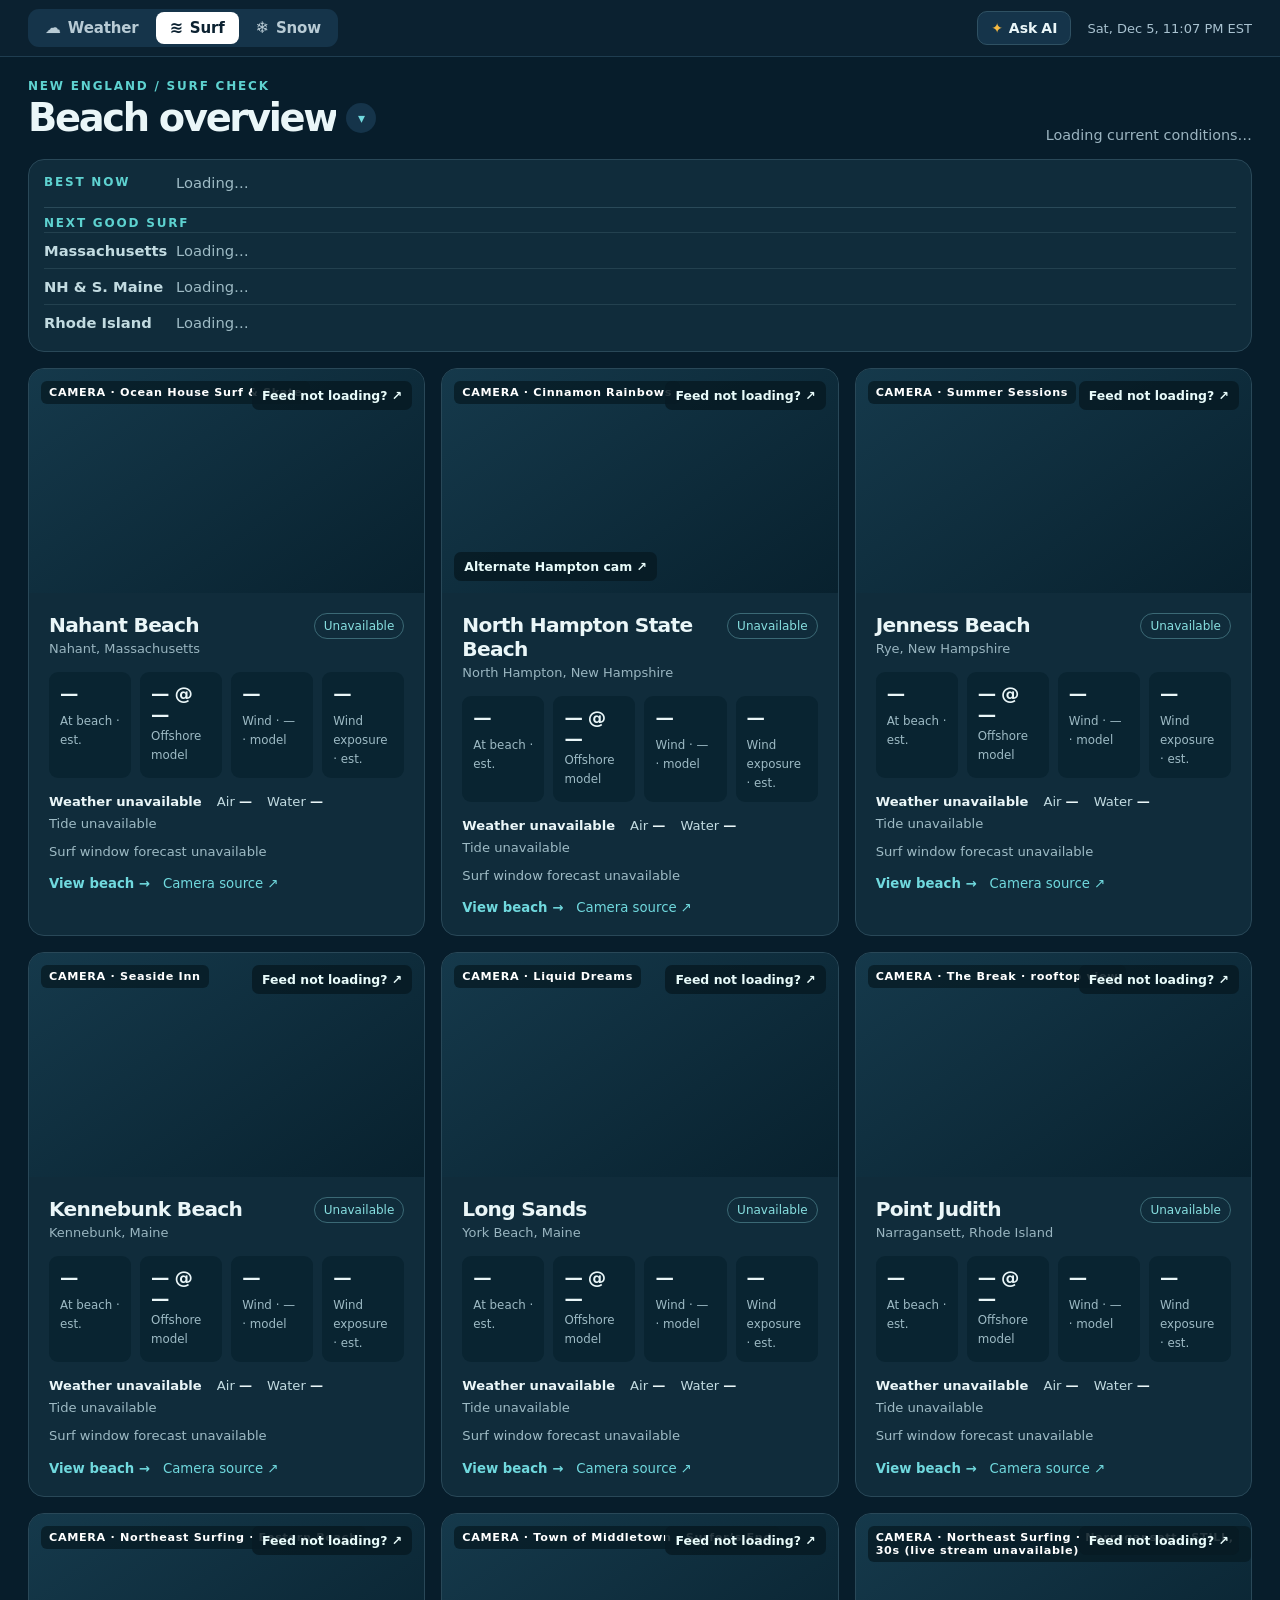
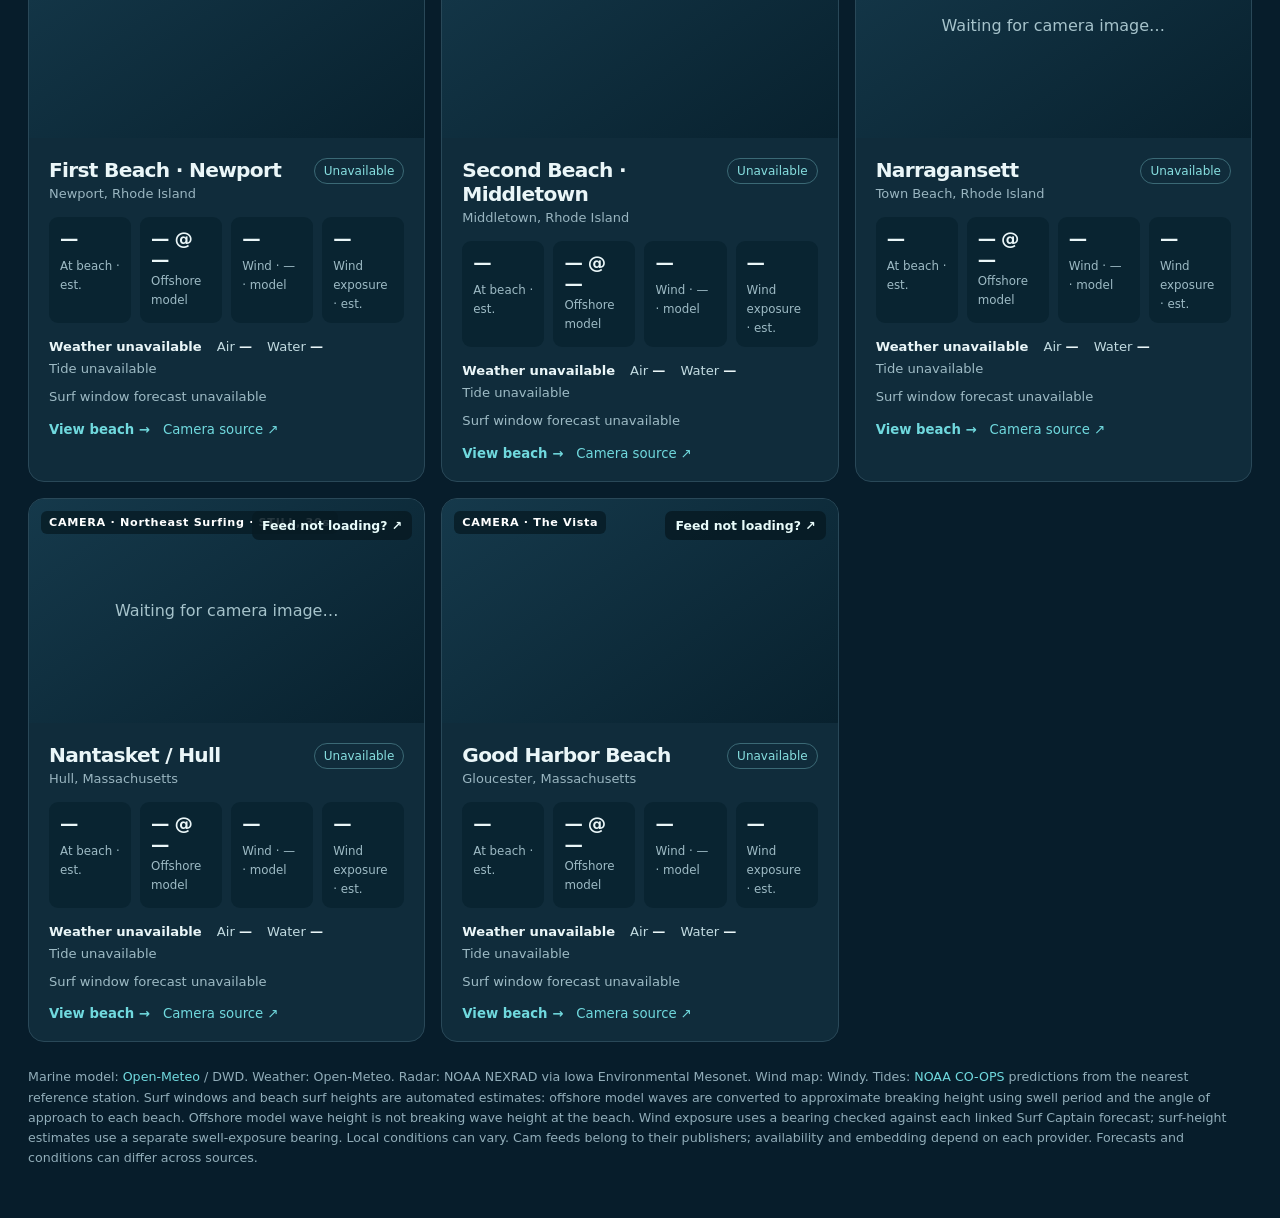
==== commit 88b126aa: "Preview: compact best-now / next-surf panel, drop New England weather link Co-Authored-By: Claude Op" ====
--- a/preview/index.html
+++ b/preview/index.html
@@ -1,7 +1,7 @@
 <!doctype html>
 <html lang="en"><head><meta charset="utf-8"><meta name="viewport" content="width=device-width, initial-scale=1"><meta name="theme-color" content="#0b2130"><link rel="stylesheet" href="suite.css?v=7"><link rel="manifest" href="manifest.webmanifest"><link rel="apple-touch-icon" href="icons/apple-touch-icon.png"><link rel="icon" href="icons/icon-192.png"><meta name="mobile-web-app-capable" content="yes"><meta name="apple-mobile-web-app-capable" content="yes"><meta name="apple-mobile-web-app-title" content="Surf"><title>Surf Window — New England surf dashboard</title><meta name="description" content="Beach cameras, marine conditions, and surf forecasts in one New England dashboard."><link rel="icon" type="image/svg+xml" href="data:image/svg+xml,%3Csvg xmlns='http://www.w3.org/2000/svg' viewBox='0 0 64 64'%3E%3Crect width='64' height='64' rx='14' fill='%23071d2b'/%3E%3Cpath d='M7 38c9-13 16 13 26 0s16-13 24 0M7 49c9-13 16 13 26 0s16-13 24 0' fill='none' stroke='%234bd5d2' stroke-width='6' stroke-linecap='round'/%3E%3C/svg%3E"><style>
 :root{font-family:Inter,ui-sans-serif,system-ui,-apple-system,BlinkMacSystemFont,"Segoe UI",sans-serif;color:#eaf6f8;background:#071d2b;font-size:16px}*{box-sizing:border-box}body{margin:0}button,input{font:inherit}button{cursor:pointer}a{color:#70d9de;text-decoration:none}a:hover{text-decoration:underline}.shell{max-width:1510px;margin:auto;padding:22px 28px 50px}.top{display:flex;align-items:center;justify-content:space-between;gap:18px;margin-bottom:24px}.brand{display:flex;align-items:center;gap:12px;font-weight:800;font-size:1.35rem;letter-spacing:-.04em}.mark{width:38px;height:38px;border-radius:11px;background:#46c9c5;color:#09212b;display:grid;place-items:center;font-size:1.6rem}.meta{color:#9eb6c1;font-size:.86rem;text-align:right}.eyebrow{color:#5ed2d0;text-transform:uppercase;letter-spacing:.15em;font-size:.75rem;font-weight:800}.heading{display:flex;justify-content:space-between;align-items:end;gap:12px;margin-bottom:16px}h1{font-size:clamp(1.8rem,3vw,2.7rem);margin:4px 0 0;letter-spacing:-.06em;line-height:1.1}.sub{color:#9bb4c0;font-size:.9rem}.tabs{display:flex;flex-wrap:wrap;gap:8px;overflow:visible;padding-bottom:0;margin:19px 0 23px}.tab{border:1px solid #294857;background:#102d3b;color:#c7dbe2;border-radius:10px;padding:10px 17px;white-space:nowrap;font-weight:650}.tab.active{background:#d4f4ee;color:#082832;border-color:#d4f4ee}.tab.dashboard-link{display:inline-flex;align-items:center;text-decoration:none;border-color:#397681;color:#80e0e0}.tab.dashboard-link:hover,.tab.dashboard-link:focus-visible{background:#174455;color:#fff;text-decoration:none}.grid{display:grid;grid-template-columns:repeat(3,minmax(0,1fr));gap:16px}.panel{background:#102c3b;border:1px solid #294858;border-radius:16px;overflow:hidden}.panelpad{padding:20px}.panelhead{display:flex;align-items:start;justify-content:space-between;gap:12px}.panel h2{margin:0;font-size:1.26rem;letter-spacing:-.035em}.beach-link{color:inherit}.beach-link:hover,.beach-link:focus-visible{color:#70d9de;text-decoration:underline}.place{font-size:.81rem;color:#99b5c0;margin-top:4px}.tag{border:1px solid #3b6975;color:#87dfe0;font-size:.75rem;border-radius:999px;padding:5px 9px;white-space:nowrap}.cam{height:224px;background:linear-gradient(145deg,#15394b,#08212e);display:flex;align-items:center;justify-content:center;position:relative}.cam iframe{width:100%;height:100%;border:0}.cam video{width:100%;height:100%;object-fit:cover;background:#000;display:block}.cam img.snap{position:absolute;inset:0;width:100%;height:100%;object-fit:cover;background:#000}.cam.pagecrop{overflow:hidden}.cam.pagecrop iframe{position:absolute;width:1360px;height:1800px;max-width:none;top:calc(-835px * var(--crop-scale, .4));left:50%;transform:translateX(-50%) scale(var(--crop-scale, .4));transform-origin:center top}.camempty{text-align:center;color:#a6c3cb;padding:20px;max-width:320px;line-height:1.5}.camicon{font-size:2rem;color:#66cdcb;display:block;margin-bottom:6px}.cam-label{position:absolute;left:12px;top:12px;background:#071b24c9;color:white;border-radius:6px;padding:5px 8px;font-size:.7rem;font-weight:750;letter-spacing:.06em}.cam-alt{position:absolute;left:12px;bottom:12px;background:#071b24df;color:#e8fbfa;border-radius:7px;padding:7px 10px;font-size:.78rem;font-weight:700}.cam-source{position:absolute;right:12px;top:12px;background:#071b24df;color:#e8fbfa;border-radius:7px;padding:7px 10px;font-size:.78rem;font-weight:700}.stats{display:grid;grid-template-columns:repeat(4,minmax(0,1fr));gap:9px;margin:16px 0}.weatherline{display:flex;flex-wrap:wrap;gap:7px 15px;color:#c2dbe1;font-size:.82rem;margin:0 0 15px}.weatherline strong{color:#eaf6f8}.weatherline .muted{color:#9ebbc5}.stat{background:#092431;border-radius:9px;padding:11px}.stat b{display:block;font-size:1.15rem;letter-spacing:-.04em;min-height:27px}.stat span{font-size:.74rem;color:#9ebbc5}.actions{display:flex;gap:13px;flex-wrap:wrap;align-items:center;font-size:.83rem}.actions button,.textbutton{padding:0;border:0;background:transparent;color:#70d9de;font-weight:650}.actions button:hover{text-decoration:underline}.detail{display:grid;grid-template-columns:minmax(0,1.5fr) minmax(320px,1fr);gap:17px}.hero-cam{height:min(54vw,490px);min-height:280px}.detail-extras{display:grid;grid-template-columns:repeat(2,minmax(0,1fr));gap:17px;margin-top:17px}.mapframe,.location-map{width:100%;height:310px;border:0;border-radius:8px;background:#e6eff2}.location-map{overflow:hidden;position:relative}.location-map img{position:absolute;width:256px;height:256px;max-width:none}.map-pin{position:absolute;left:50%;top:50%;transform:translate(-50%,-100%);font-size:2rem;color:#e13d3d;text-shadow:0 2px 4px #0008;line-height:1}.map-credit{position:absolute;right:4px;bottom:3px;background:#ffffffe0;color:#17323a;font-size:.65rem;padding:2px 4px;border-radius:3px}.map-credit a{color:#17323a}.stack{display:grid;gap:17px}.sectiontitle{font-weight:750;font-size:1rem;margin-bottom:13px}.readings{display:grid;grid-template-columns:repeat(2,1fr);gap:12px}.reading{border-top:1px solid #31505d;padding-top:11px}.reading small{display:block;color:#a6bdc7;font-size:.78rem;margin-bottom:5px}.reading strong{font-size:1.25rem}.forecast{width:100%;height:305px;border:0;background:white;border-radius:8px}.note{color:#a7bfca;font-size:.78rem;line-height:1.5;margin:12px 0 0}.source-row{display:flex;flex-wrap:wrap;gap:10px;margin-top:15px}.source-row a{border:1px solid #376071;padding:9px 11px;border-radius:8px;font-size:.84rem}.empty{color:#a9c0c9}.windowline{font-size:.82rem;color:#c2dbe1;margin:-4px 0 15px;line-height:1.5}.windowline .muted,.muted{color:#9ebbc5}.rating{font-weight:800;margin-left:6px;white-space:nowrap}.rating .dots,.hr .dots{letter-spacing:1px;margin-right:4px}.r-good{color:#7fe3c4}.r-fair{color:#f2d27a}.r-poor{color:#9ebbc5}.windows{display:grid;gap:10px}.win{display:grid;grid-template-columns:minmax(170px,230px) 1fr;gap:12px;border-top:1px solid #31505d;padding-top:10px;font-size:.88rem;color:#c2dbe1}.win b{display:block;color:#eaf6f8;margin-bottom:3px}.win .rating{margin-left:0}.hourstrip{display:flex;gap:6px;overflow-x:auto;padding:12px 0 6px;align-items:stretch}.hr{flex:0 0 70px;background:#092431;border-radius:8px;padding:7px 6px;text-align:center;font-size:.72rem;line-height:1.45}.hr strong{display:block;color:#eaf6f8;font-size:.78rem}.hr.r-good{background:#0d3a36}.hr.r-fair{background:#2a2f1f}.hrday{flex:0 0 auto;writing-mode:vertical-rl;transform:rotate(180deg);font-size:.72rem;font-weight:800;color:#5ed2d0;letter-spacing:.1em;text-transform:uppercase;padding:0 2px}.tidelist{font-size:.95rem!important;line-height:1.5;display:block}.windows-panel{margin-top:17px}.radar{position:relative;height:310px;border-radius:8px;overflow:hidden;background:#e6eff2}.radar-map{position:absolute;inset:0}.radar-bar{position:absolute;left:8px;bottom:8px;z-index:500;display:flex;align-items:center;gap:8px;background:#071b24df;border-radius:7px;padding:5px 9px;font-size:.78rem;font-weight:700;color:#e8fbfa}.radar-play{border:0;background:transparent;color:#70d9de;font-size:.8rem;padding:0 2px}.radar .leaflet-control-attribution{font-size:.6rem}.regions{display:grid;grid-template-columns:repeat(3,minmax(0,1fr));gap:12px;margin-bottom:16px}.region{padding:12px 15px}.region.best{margin-bottom:12px;border-color:#3b6975}.panel.surf-on{border:2px solid #f5b942;box-shadow:0 0 0 3px #f5b94226,0 0 20px #f5b94233}.region.best.surf-on{background:#2a2a1c}.region.best.surf-on .eyebrow{color:#f5b942}.surfon-badge{display:none;margin-top:6px;font-size:.72rem;font-weight:800;letter-spacing:.04em;text-transform:uppercase;color:#1d1603;background:#f5b942;border-radius:999px;padding:3px 9px;width:max-content}.panel.surf-on .surfon-badge{display:block}.regionhead{display:flex;justify-content:space-between;align-items:baseline;gap:8px;margin-bottom:6px;font-size:.72rem}.watch{display:flex;flex-wrap:wrap;align-items:baseline;gap:2px 10px;margin-bottom:2px}.watch b{font-size:.98rem;color:#eaf6f8}.watch .rating{margin-left:0;font-size:.8rem}.outlook{color:#c2dbe1;font-size:.86rem;line-height:1.4;margin:0}.outlook strong{color:#eaf6f8}.region .source-row{margin-top:7px;gap:4px 14px}.region .source-row a{padding:0;border:0;border-radius:0;font-size:.78rem}.error{color:#f4b4a5}.footer{color:#91adb9;font-size:.79rem;margin-top:25px;line-height:1.6}.modal-backdrop{position:fixed;inset:0;background:#00121ac9;display:none;align-items:center;justify-content:center;padding:18px;z-index:20}.modal-backdrop.show{display:flex}.modal{width:min(100%,540px);background:#153443;border:1px solid #456470;border-radius:16px;padding:25px;box-shadow:0 20px 80px #0007}.modal h2{margin:0 0 10px}.modal p{color:#c0d2d8;line-height:1.5;font-size:.9rem}.modal label{display:block;margin:20px 0 8px;font-weight:700}.modal input{width:100%;border:1px solid #65808b;border-radius:9px;background:#0a2330;color:white;padding:12px}.modal-buttons{display:flex;justify-content:flex-end;gap:10px;margin-top:22px}.modal-buttons button{border:1px solid #4d717d;border-radius:8px;background:#173d4b;color:white;padding:10px 15px}.modal-buttons .primary{background:#c9f1e9;color:#082832;border-color:#c9f1e9;font-weight:750}@media(max-width:1000px){.regions{grid-template-columns:1fr}.grid{grid-template-columns:repeat(2,1fr)}.detail{grid-template-columns:1fr}.detail-extras{grid-template-columns:1fr}.hero-cam{height:440px}}@media(max-width:650px){.win{grid-template-columns:1fr;gap:4px}.shell{padding:20px 14px 40px}.grid{grid-template-columns:1fr}.top{align-items:start}.meta{max-width:150px;font-size:.75rem}.heading{align-items:start;flex-direction:column}.detail .stats{grid-template-columns:repeat(2,1fr)}.hero-cam{height:56vw;min-height:240px}.cam{height:210px}.panelpad{padding:16px}}
-:root{--suite-max:1510px;--suite-pad:28px}@media(max-width:650px){:root{--suite-pad:14px}}.heading-side{display:flex;flex-direction:column;align-items:flex-end;gap:8px}.heading .xlink{color:#8fe6ea;background:#0d3242}@media(max-width:650px){.heading-side{align-items:flex-start}}.buoys-line{display:flex;flex-wrap:wrap;gap:4px 16px;margin-top:9px;padding-top:8px;border-top:1px solid #2a4a59;font-size:.8rem;color:#c2dbe1}.buoys-line b{color:#eaf6f8;margin-right:3px}.sc-panel{margin-top:17px}.sc-host{display:flex;justify-content:center;min-height:120px}.sc-host>*{max-width:600px;width:100%}.sf-panel{margin-top:17px}</style><style>.suite-nav{display:none}.place-switch{display:inline-flex;align-items:center;gap:10px;max-width:100%;border:0;background:transparent;color:inherit;font:inherit;padding:4px 0;cursor:pointer;text-align:left}.place-switch h1{margin:0;overflow:hidden;text-overflow:ellipsis;white-space:nowrap}.place-switch .ps-caret{flex:none;display:grid;place-items:center;width:30px;height:30px;border-radius:50%;background:#15344a;color:#70d9de;font-size:14px}.place-switch:hover .ps-caret,.place-switch[aria-expanded=true] .ps-caret{background:#1f4a62}.place-picker-panel:not([hidden]){display:grid;gap:12px;margin:0 0 18px;padding:14px;border:1px solid #294858;border-radius:14px;background:#0b2433}.place-picker-panel h4{margin:0 0 6px;font-size:13px;color:#f2c780;text-transform:uppercase;letter-spacing:.04em}.place-picker-panel .chips{display:flex;flex-wrap:wrap;gap:6px}.place-picker-panel .chips button{display:inline-flex;align-items:center;min-height:40px;padding:0 14px;border-radius:999px;border:1px solid #355464;background:#102c3b;color:#eaf6f8;font:inherit;font-weight:600;font-size:14px;cursor:pointer}.place-picker-panel .chips button[aria-current=true]{background:#d4f4ee;color:#082832;border-color:#d4f4ee}@media(max-width:650px){.place-picker-panel .chips button{font-size:15px}}</style></head><body><header class="suite"><div class="suite-inner"><nav class="suite-apps" aria-label="Dashboards" data-app="surf"></nav><div class="suite-meta"><span id="clock">New England · Eastern time</span></div></div></header><script src="suite.js?v=7"></script><script>(function(){var W=/^https?:\/\/bg197550\.github\.io\/weather-window\/(?!preview\/)/,S=/^https?:\/\/bg197550\.github\.io\/surf-window\/(?!preview\/)/;function fix(a){if(a&&a.href){if(W.test(a.href))a.href=a.href.replace(W,'https://bg197550.github.io/weather-window/preview/');else if(S.test(a.href))a.href=a.href.replace(S,'https://bg197550.github.io/surf-window/preview/')}}function all(){document.querySelectorAll('a[href]').forEach(fix)}document.addEventListener('DOMContentLoaded',function(){all();new MutationObserver(all).observe(document.body,{childList:true,subtree:true})});document.addEventListener('click',function(e){fix(e.target.closest&&e.target.closest('a'))},true)})();</script><div class="suite-nav"><nav class="suite-nav-inner" aria-label="Beach views" id="tabs"></nav></div><main class="shell"><div class="heading"><div><div class="eyebrow">New England / surf check</div><button type="button" class="place-switch" id="beach-switch" aria-expanded="false" aria-controls="beach-picker" title="Change beach"><h1 id="title">Beach overview</h1><span class="ps-caret" aria-hidden="true">▾</span></button></div><div class="heading-side"><div id="xlink"></div><div class="sub" id="updated">Loading forecasts…</div></div></div><nav class="place-picker-panel" id="beach-picker" aria-label="Beaches" hidden></nav><div id="content" aria-live="polite"></div><footer class="footer">Marine model: <a href="https://open-meteo.com/en/docs/marine-weather-api" target="_blank" rel="noopener noreferrer">Open-Meteo</a> / DWD. Weather: Open-Meteo. Radar: NOAA NEXRAD via Iowa Environmental Mesonet. Wind map: Windy. Tides: <a href="https://tidesandcurrents.noaa.gov/" target="_blank" rel="noopener noreferrer">NOAA CO-OPS</a> predictions from the nearest reference station. Surf windows and beach surf heights are automated estimates: offshore model waves are converted to approximate breaking height using swell period and the angle of approach to each beach. Offshore model wave height is not breaking wave height at the beach. Wind exposure uses a bearing checked against each linked Surf Captain forecast; surf-height estimates use a separate swell-exposure bearing. Local conditions can vary. Cam feeds belong to their publishers; availability and embedding depend on each provider. Forecasts and conditions can differ across sources.</footer></main><div class="modal-backdrop" id="modal" role="presentation"><form class="modal" id="camForm" role="dialog" aria-modal="true" aria-labelledby="modalTitle"><h2 id="modalTitle">Add a beach cam</h2><p>Paste a public YouTube video or live stream URL, or an official embeddable iframe URL. It will display in this browser. Other camera page links stay available under each beach.</p><label for="camUrl">Camera or embed URL</label><input id="camUrl" type="url" placeholder="https://www.youtube.com/watch?v=…" autocomplete="off"><p id="camMessage" class="error" aria-live="polite"></p><div class="modal-buttons"><button type="button" id="removeCam">Remove cam</button><button type="button" id="cancelCam">Cancel</button><button class="primary" type="submit">Save cam</button></div></form></div><script>
+:root{--suite-max:1510px;--suite-pad:28px}@media(max-width:650px){:root{--suite-pad:14px}}.heading-side{display:flex;flex-direction:column;align-items:flex-end;gap:8px}.heading .xlink{color:#8fe6ea;background:#0d3242}@media(max-width:650px){.heading-side{align-items:flex-start}}.buoys-line{display:flex;flex-wrap:wrap;gap:4px 16px;margin-top:9px;padding-top:8px;border-top:1px solid #2a4a59;font-size:.8rem;color:#c2dbe1}.buoys-line b{color:#eaf6f8;margin-right:3px}.sc-panel{margin-top:17px}.sc-host{display:flex;justify-content:center;min-height:120px}.sc-host>*{max-width:600px;width:100%}.sf-panel{margin-top:17px}</style><style>.suite-nav{display:none}.place-switch{display:inline-flex;align-items:center;gap:10px;max-width:100%;border:0;background:transparent;color:inherit;font:inherit;padding:4px 0;cursor:pointer;text-align:left}.place-switch h1{margin:0;overflow:hidden;text-overflow:ellipsis;white-space:nowrap}.place-switch .ps-caret{flex:none;display:grid;place-items:center;width:30px;height:30px;border-radius:50%;background:#15344a;color:#70d9de;font-size:14px}.place-switch:hover .ps-caret,.place-switch[aria-expanded=true] .ps-caret{background:#1f4a62}.place-picker-panel:not([hidden]){display:grid;gap:12px;margin:0 0 18px;padding:14px;border:1px solid #294858;border-radius:14px;background:#0b2433}.place-picker-panel h4{margin:0 0 6px;font-size:13px;color:#f2c780;text-transform:uppercase;letter-spacing:.04em}.place-picker-panel .chips{display:flex;flex-wrap:wrap;gap:6px}.place-picker-panel .chips button{display:inline-flex;align-items:center;min-height:40px;padding:0 14px;border-radius:999px;border:1px solid #355464;background:#102c3b;color:#eaf6f8;font:inherit;font-weight:600;font-size:14px;cursor:pointer}.place-picker-panel .chips button[aria-current=true]{background:#d4f4ee;color:#082832;border-color:#d4f4ee}@media(max-width:650px){.place-picker-panel .chips button{font-size:15px}}</style><style>.surf-brief{padding:10px 15px;margin-bottom:16px}.brief-row{display:grid;grid-template-columns:120px 1fr;gap:4px 12px;align-items:baseline;padding:7px 0;border-top:1px solid #23414f;font-size:.92rem;line-height:1.45}.brief-now{border-top:0;padding-top:2px}.brief-head{margin-top:6px;padding:8px 0 2px;border-top:1px solid #2a4a59}.brief-area{color:#c2dbe1;font-weight:650}.brief-now .eyebrow{align-self:center}@media(max-width:650px){.brief-row{grid-template-columns:1fr;gap:2px}}</style></head><body><header class="suite"><div class="suite-inner"><nav class="suite-apps" aria-label="Dashboards" data-app="surf"></nav><div class="suite-meta"><span id="clock">New England · Eastern time</span></div></div></header><script src="suite.js?v=7"></script><script>(function(){var W=/^https?:\/\/bg197550\.github\.io\/weather-window\/(?!preview\/)/,S=/^https?:\/\/bg197550\.github\.io\/surf-window\/(?!preview\/)/;function fix(a){if(a&&a.href){if(W.test(a.href))a.href=a.href.replace(W,'https://bg197550.github.io/weather-window/preview/');else if(S.test(a.href))a.href=a.href.replace(S,'https://bg197550.github.io/surf-window/preview/')}}function all(){document.querySelectorAll('a[href]').forEach(fix)}document.addEventListener('DOMContentLoaded',function(){all();new MutationObserver(all).observe(document.body,{childList:true,subtree:true})});document.addEventListener('click',function(e){fix(e.target.closest&&e.target.closest('a'))},true)})();</script><div class="suite-nav"><nav class="suite-nav-inner" aria-label="Beach views" id="tabs"></nav></div><main class="shell"><div class="heading"><div><div class="eyebrow">New England / surf check</div><button type="button" class="place-switch" id="beach-switch" aria-expanded="false" aria-controls="beach-picker" title="Change beach"><h1 id="title">Beach overview</h1><span class="ps-caret" aria-hidden="true">▾</span></button></div><div class="heading-side"><div id="xlink"></div><div class="sub" id="updated">Loading forecasts…</div></div></div><nav class="place-picker-panel" id="beach-picker" aria-label="Beaches" hidden></nav><div id="content" aria-live="polite"></div><footer class="footer">Marine model: <a href="https://open-meteo.com/en/docs/marine-weather-api" target="_blank" rel="noopener noreferrer">Open-Meteo</a> / DWD. Weather: Open-Meteo. Radar: NOAA NEXRAD via Iowa Environmental Mesonet. Wind map: Windy. Tides: <a href="https://tidesandcurrents.noaa.gov/" target="_blank" rel="noopener noreferrer">NOAA CO-OPS</a> predictions from the nearest reference station. Surf windows and beach surf heights are automated estimates: offshore model waves are converted to approximate breaking height using swell period and the angle of approach to each beach. Offshore model wave height is not breaking wave height at the beach. Wind exposure uses a bearing checked against each linked Surf Captain forecast; surf-height estimates use a separate swell-exposure bearing. Local conditions can vary. Cam feeds belong to their publishers; availability and embedding depend on each provider. Forecasts and conditions can differ across sources.</footer></main><div class="modal-backdrop" id="modal" role="presentation"><form class="modal" id="camForm" role="dialog" aria-modal="true" aria-labelledby="modalTitle"><h2 id="modalTitle">Add a beach cam</h2><p>Paste a public YouTube video or live stream URL, or an official embeddable iframe URL. It will display in this browser. Other camera page links stay available under each beach.</p><label for="camUrl">Camera or embed URL</label><input id="camUrl" type="url" placeholder="https://www.youtube.com/watch?v=…" autocomplete="off"><p id="camMessage" class="error" aria-live="polite"></p><div class="modal-buttons"><button type="button" id="removeCam">Remove cam</button><button type="button" id="cancelCam">Cancel</button><button class="primary" type="submit">Save cam</button></div></form></div><script>
 // shore remains the swell-exposure bearing. windShore is the ocean-facing wind bearing, opposite the midpoint of Surf Captain's direct-offshore wind sector.
 const beaches=[
  {id:'nahant',shore:75,windShore:55,name:'Nahant Beach',location:'Nahant, Massachusetts',lat:42.42,lon:-70.93,marineLat:42.41,marineLon:-70.87,forecast:'Nahant-Beach',captain:'https://surfcaptain.com/forecast/nahant-massachusetts',surfline:'https://www.surfline.com/surf-report/nahant-beach/5a1ef708aa1aea001b27be37',cams:[{name:'Ocean House Surf & Skate',url:'https://www.youtube.com/watch?v=KziwCV7db9s',embed:'https://www.youtube-nocookie.com/embed/KziwCV7db9s'}]},
@@ -103,7 +103,7 @@
 function scSlug(b){return (b.captain||'').split('/forecast/')[1]||''}
 function scWidget(b){const slug=scSlug(b);if(!slug)return '';return `<section class="panel panelpad sc-panel"><div class="sectiontitle">Surf Captain forecast · ${safe(b.name)}</div><div class="sc-host" id="sc-widget-${SC_WIDGET_ID}-${b.id}" data-sc-widget-type="forecast" data-sc-widget-slug="${safe(slug)}" data-sc-widget-theme="dark" data-sc-widget-units="1"></div><p class="note">Forecast by <a href="${safe(b.captain)}" target="_blank" rel="noopener noreferrer">Surf Captain ↗</a>. The dashboard's own "At beach" number above is a model estimate.</p></section>`}
 function loadSCWidgets(){document.querySelectorAll(`[id^="sc-widget-${SC_WIDGET_ID}-"]`).forEach(el=>{if(el.dataset.loaded)return;el.dataset.loaded='1';const s=document.createElement('script');s.src=`https://surfcaptain.com/js/get-widget.js?id=${el.id.slice(10)}`;s.async=true;s.onload=()=>s.remove();s.onerror=()=>{el.innerHTML='<p class="empty">Surf Captain widget unavailable right now.</p>'};document.body.appendChild(s)})}
-function render(){let b=beaches.find(x=>x.id===selected);if(!b&&selected!=='overview')selected='overview';$('title').textContent=b?b.name:'Beach overview';$('beach-picker').innerHTML=`<section><div class="chips"><button type="button" data-open="overview" aria-current="${selected==='overview'}">Beach overview</button></div></section>`+REGIONS.map(r=>`<section><h4>${safe(r.name)}</h4><div class="chips">${r.beaches.map(id=>beaches.find(x=>x.id===id)).filter(Boolean).map(x=>`<button type="button" data-open="${x.id}" aria-current="${selected===x.id}">${safe(x.name)}</button>`).join('')}</div></section>`).join('');const wx=b?WX_LINK[b.id]:null;$('xlink').innerHTML=b?`<a class="xlink" href="${WX_BASE}#ne/${wx[0]}/overview">☁ ${safe(wx[1])} weather ›</a>`:`<a class="xlink" href="${WX_BASE}#ne/boston/overview">☁ New England weather ›</a>`;$('content').innerHTML=b?detail(b):`${regionsHTML()}<div class="grid">${beaches.map(card).join('')}</div>`;updateStatus();updateBest();sizePageCrops();initStreams();initRadar();loadSCWidgets()}
+function render(){let b=beaches.find(x=>x.id===selected);if(!b&&selected!=='overview')selected='overview';$('title').textContent=b?b.name:'Beach overview';$('beach-picker').innerHTML=`<section><div class="chips"><button type="button" data-open="overview" aria-current="${selected==='overview'}">Beach overview</button></div></section>`+REGIONS.map(r=>`<section><h4>${safe(r.name)}</h4><div class="chips">${r.beaches.map(id=>beaches.find(x=>x.id===id)).filter(Boolean).map(x=>`<button type="button" data-open="${x.id}" aria-current="${selected===x.id}">${safe(x.name)}</button>`).join('')}</div></section>`).join('');const wx=b?WX_LINK[b.id]:null;$('xlink').innerHTML=b?`<a class="xlink" href="${WX_BASE}#ne/${wx[0]}/overview">☁ ${safe(wx[1])} weather ›</a>`:'';$('content').innerHTML=b?detail(b):`${regionsHTML()}<div class="grid">${beaches.map(card).join('')}</div>`;updateStatus();updateBest();sizePageCrops();initStreams();initRadar();loadSCWidgets()}
 function updateStatus(){$('updated').textContent=Object.values(data).some(x=>!x.error)?'Live model data · Eastern time':'Loading current conditions…'}
 // Update only the text readings for one beach. Camera, map, radar, and forecast iframes are never rebuilt here.
 function updateLive(b){document.querySelectorAll(`[data-live-card="${b.id}"]`).forEach(el=>el.innerHTML=cardLive(b));document.querySelectorAll(`[data-live-tag="${b.id}"]`).forEach(el=>el.textContent=tagText(b));document.querySelectorAll(`[data-live-detail="${b.id}"]`).forEach(el=>el.innerHTML=detailLive(b));document.querySelectorAll(`[data-live-windows="${b.id}"]`).forEach(el=>el.innerHTML=windowsLive(b));updateStatus();updateRegions()}
@@ -245,6 +245,24 @@
  return `<div class="watch"><b><a class="beach-link" href="#${b.id}">${safe(b.name)}</a> · ${windowRange(best)}</b>${ratingTag(best.rating)}</div>
  <p class="outlook"><strong>${surfRange(beachSurf(b,p))}</strong> · ${wind}</p>${forecastLinks(b,false)}`
 }
+
+// ---------- Compact "now & next" panel (preview) ----------
+function bestLine(){
+ const x=bestNow();if(!x)return '<span class="muted">Loading…</span>';
+ if(x.good.length){const r=x.good[0];return `<a class="beach-link" href="#${r.b.id}">${safe(r.b.name)}</a> <strong>${surfRange(r.surf)}</strong> · ${windText(r)}${x.good.length>1?` <span class="muted">+${x.good.length-1} more</span>`:''}`}
+ const big=x.biggest;return big.surf<BEST_MIN_FT?`<span class="muted">Nothing good · biggest ${surfRange(big.surf)} at ${safe(big.b.name)}</span>`:`<span class="muted">Nothing good · swell but onshore wind</span>`
+}
+function regionLine(r){
+ const bs=r.beaches.map(id=>beaches.find(b=>b.id===id)).filter(b=>data[b.id]?.hours);
+ if(!bs.length)return '<span class="muted">Loading…</span>';
+ const all=bs.flatMap(b=>(surfWindows(b,OUTLOOK_HOURS)||[]).map(w=>({...w,b})));
+ const score=w=>(w.rating==='Good'?1000:0)+w.peak.ht*w.peak.per;
+ const pickFrom=list=>{if(!list.length)return null;const first=Math.min(...list.map(w=>tmin(w.start)));return list.filter(w=>tmin(w.start)-first<=180).sort((a,c)=>score(c)-score(a))[0]};
+ const best=pickFrom(all.filter(w=>w.rating==='Good'))||pickFrom(all);
+ if(!best)return '<span class="muted">None in 7 days</span>';
+ return `<a class="beach-link" href="#${best.b.id}">${safe(best.b.name)}</a> ${windowRange(best)} · <strong>${surfRange(beachSurf(best.b,best.peak))}</strong> ${ratingTag(best.rating)}`
+}
+const AREA_SHORT={ma:'Massachusetts',nhme:'NH & S. Maine',ri:'Rhode Island'};
 // ---------- Best surf right now: estimated beach surf + current wind (offshore or calm) ----------
 const BEST_MIN_FT=2;
 // ---------- Observed wind (NWS nearest station) ----------
@@ -286,12 +304,12 @@
   const cleanSmall=x.rows.filter(r=>r.clean).sort((a,c)=>c.surf-a.surf)[0];if(cleanSmall)why+=` Cleanest is ${safe(cleanSmall.b.name)} at ${surfRange(cleanSmall.surf)}.`}
  return `<div class="watch"><b>Nothing good right now</b>${dark}</div><p class="outlook">${why}</p>${buoysLine()}`
 }
-function updateBest(){document.querySelectorAll('[data-live-best]').forEach(el=>el.innerHTML=bestHTML());
+function updateBest(){document.querySelectorAll('[data-live-best]').forEach(el=>el.innerHTML=bestLine());
  const x=bestNow(),on=new Set((x?.good||[]).map(r=>r.b.id));
- document.querySelectorAll('.region.best').forEach(el=>el.classList.toggle('surf-on',on.size>0));
+ document.querySelectorAll('.surf-brief').forEach(el=>el.classList.toggle('surf-on',on.size>0));
  document.querySelectorAll('[data-beach-card]').forEach(el=>el.classList.toggle('surf-on',on.has(el.dataset.beachCard)))}
-function regionsHTML(){return `<article class="panel region best"><div class="regionhead"><span class="eyebrow">Best surf right now</span><span class="muted">Swell + offshore wind</span></div><div data-live-best>${bestHTML()}</div></article><section class="regions" aria-label="Regional surf outlook">${REGIONS.map(r=>`<article class="panel region"><div class="regionhead"><span class="eyebrow">${safe(r.name)}</span><span class="muted">Next window</span></div><div data-live-region="${r.id}">${regionOutlook(r)}</div></article>`).join('')}</section>`}
-function updateRegions(){updateBest();REGIONS.forEach(r=>document.querySelectorAll(`[data-live-region="${r.id}"]`).forEach(el=>el.innerHTML=regionOutlook(r)))}
+function regionsHTML(){return `<article class="panel surf-brief"><div class="brief-row brief-now"><span class="eyebrow">Best now</span><span data-live-best>${bestLine()}</span></div><div class="brief-head eyebrow">Next good surf</div>${REGIONS.map(r=>`<div class="brief-row"><span class="brief-area">${safe(AREA_SHORT[r.id]||r.name)}</span><span data-live-region="${r.id}">${regionLine(r)}</span></div>`).join('')}</article>`}
+function updateRegions(){updateBest();REGIONS.forEach(r=>document.querySelectorAll(`[data-live-region="${r.id}"]`).forEach(el=>el.innerHTML=regionLine(r)))}
 async function fetchSpot(b){try{const marine=`https://marine-api.open-meteo.com/v1/marine?latitude=${b.marineLat}&longitude=${b.marineLon}&current=wave_height,swell_wave_period,swell_wave_direction,sea_surface_temperature&hourly=swell_wave_height,swell_wave_period,swell_wave_direction,wind_wave_height,wind_wave_period,wind_wave_direction&forecast_days=7&length_unit=imperial&temperature_unit=fahrenheit&timezone=America%2FNew_York`;const weather=`https://api.open-meteo.com/v1/forecast?latitude=${b.lat}&longitude=${b.lon}&current=temperature_2m,weather_code,relative_humidity_2m,wind_speed_10m,wind_direction_10m,wind_gusts_10m&hourly=wind_speed_10m,wind_direction_10m,wind_gusts_10m&daily=sunrise,sunset&forecast_days=7&temperature_unit=fahrenheit&wind_speed_unit=mph&timezone=America%2FNew_York`;let [m,w]=await Promise.all([fetch(marine),fetch(weather)]);if(!m.ok)m=await fetch(marine.replace('forecast_days=7','forecast_days=3'));if(!w.ok)w=await fetch(weather.replace('forecast_days=7','forecast_days=3'));if(!m.ok||!w.ok)throw Error('Forecast unavailable');let [mj,wj]=await Promise.all([m.json(),w.json()]);data[b.id]={obs:data[b.id]?.obs,wave:mj.current?.wave_height,period:mj.current?.swell_wave_period,swellDir:mj.current?.swell_wave_direction,sea:mj.current?.sea_surface_temperature,wind:wj.current?.wind_speed_10m,windDir:wj.current?.wind_direction_10m,air:wj.current?.temperature_2m,weatherCode:wj.current?.weather_code,humidity:wj.current?.relative_humidity_2m,gust:wj.current?.wind_gusts_10m};try{data[b.id].hours=buildHours(b,mj,wj);if(!data[b.id].hours.length)delete data[b.id].hours}catch{}updateLive(b)}catch{if(!data[b.id]||data[b.id].error)data[b.id]={obs:data[b.id]?.obs,error:true};updateLive(b)}}
 function clock(){let now=new Date();$('clock').textContent=new Intl.DateTimeFormat('en-US',{timeZone:'America/New_York',weekday:'short',month:'short',day:'numeric',hour:'numeric',minute:'2-digit',timeZoneName:'short'}).format(now)}clock();setInterval(clock,60000);render();beaches.forEach(fetchSpot);fetchTides();fetchBuoys();beaches.forEach(fetchObs);setInterval(()=>{beaches.forEach(fetchSpot);fetchTides();fetchBuoys();beaches.forEach(fetchObs)},15*60*1000);
 </script></body></html>
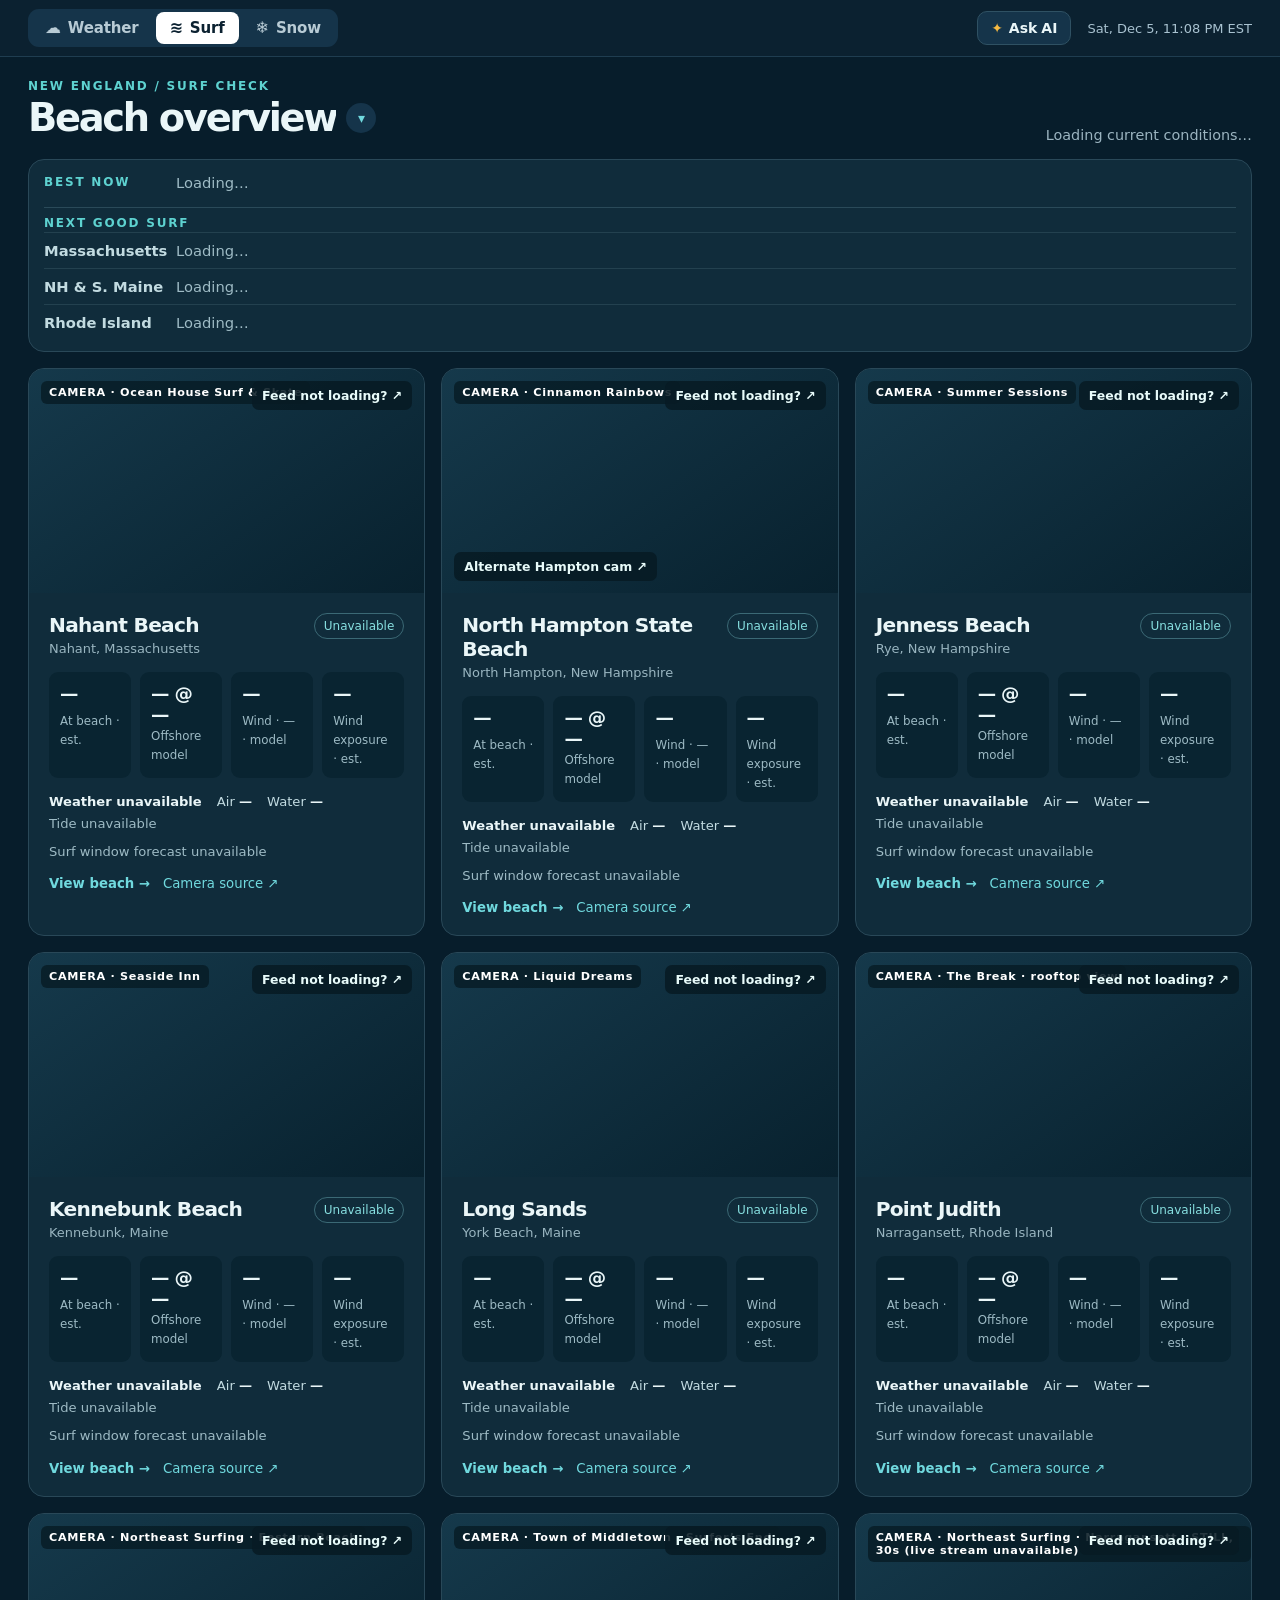
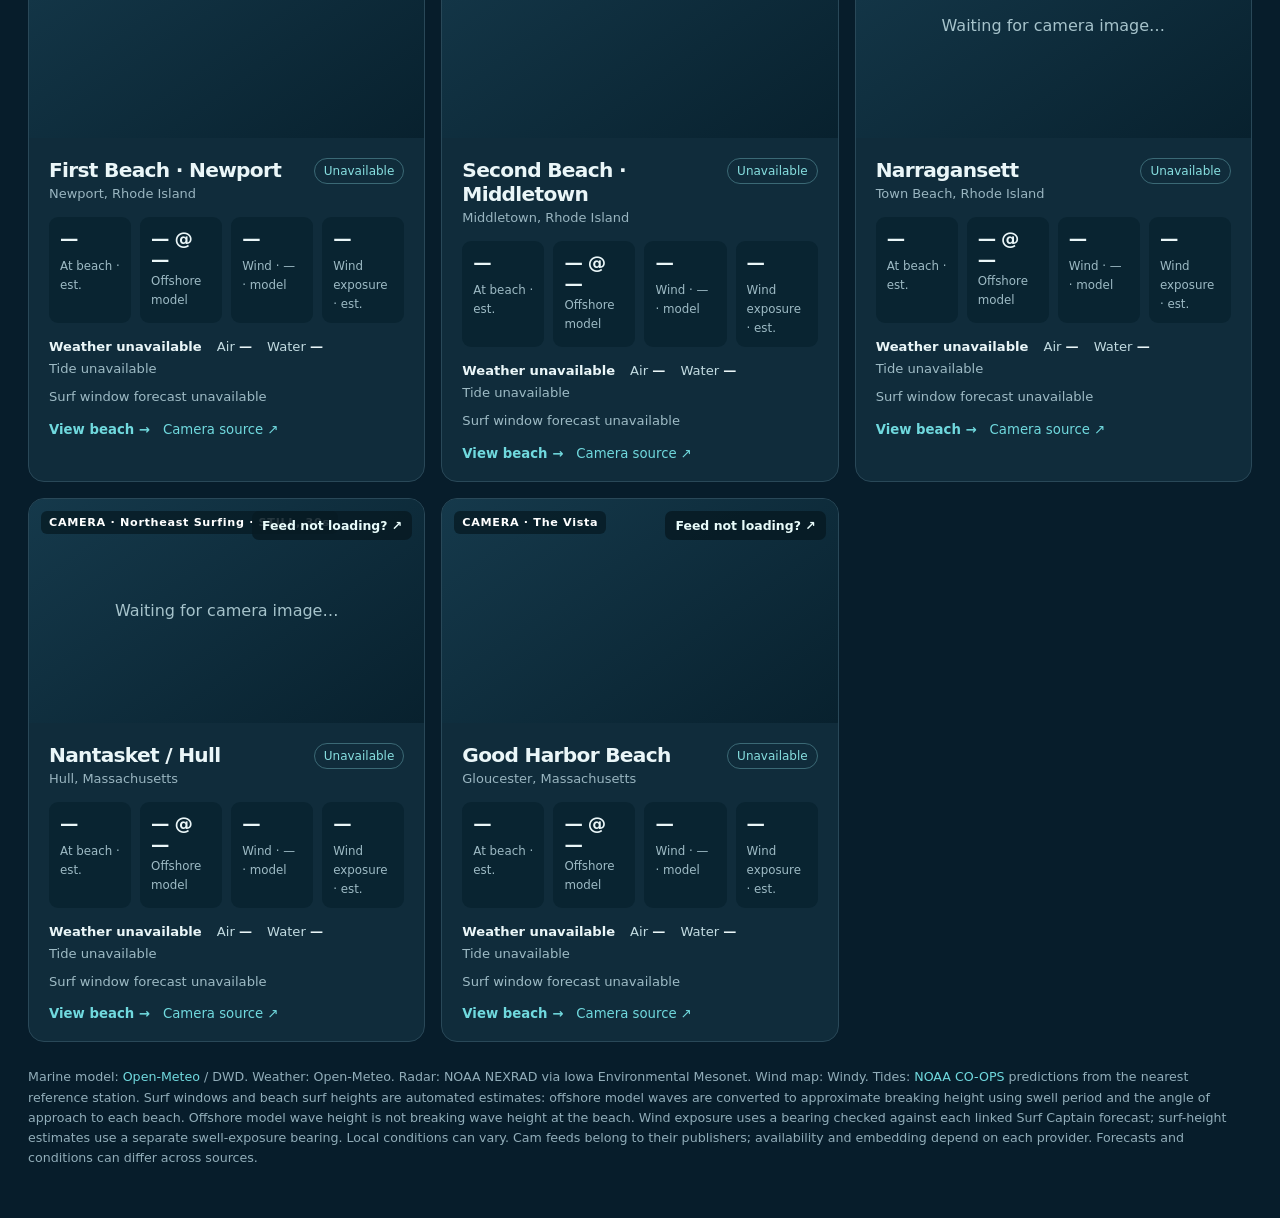
==== commit 492af8f1: "Preview: drop rating from next good surf lines Co-Authored-By: Claude Opus 5.5 <noreply@anthropic.co" ====
--- a/preview/index.html
+++ b/preview/index.html
@@ -260,7 +260,7 @@
  const pickFrom=list=>{if(!list.length)return null;const first=Math.min(...list.map(w=>tmin(w.start)));return list.filter(w=>tmin(w.start)-first<=180).sort((a,c)=>score(c)-score(a))[0]};
  const best=pickFrom(all.filter(w=>w.rating==='Good'))||pickFrom(all);
  if(!best)return '<span class="muted">None in 7 days</span>';
- return `<a class="beach-link" href="#${best.b.id}">${safe(best.b.name)}</a> ${windowRange(best)} · <strong>${surfRange(beachSurf(best.b,best.peak))}</strong> ${ratingTag(best.rating)}`
+ return `<a class="beach-link" href="#${best.b.id}">${safe(best.b.name)}</a> ${windowRange(best)} · <strong>${surfRange(beachSurf(best.b,best.peak))}</strong>`
 }
 const AREA_SHORT={ma:'Massachusetts',nhme:'NH & S. Maine',ri:'Rhode Island'};
 // ---------- Best surf right now: estimated beach surf + current wind (offshore or calm) ----------
